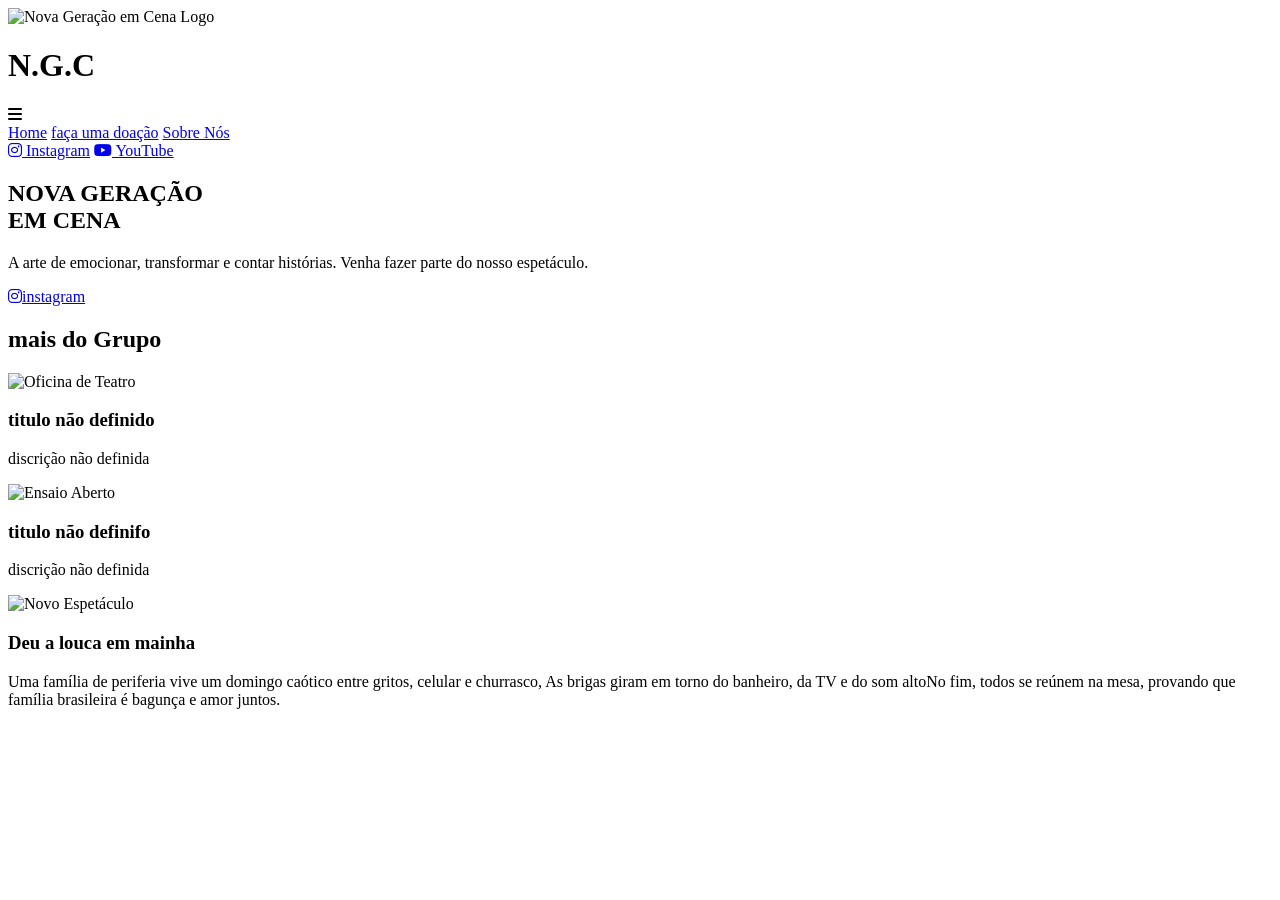
==== index.html @ 0d3e364e "Add files via upload" ====
<!DOCTYPE html>
<html lang="pt-BR">
<head>
    <meta charset="UTF-8">
    <meta name="viewport" content="width=device-width, initial-scale=1.0">
    <title>Nova Geração em Cena | Teatro</title>
    <!-- Fontes do Google -->
    <link href="https://fonts.googleapis.com/css2?family=Montserrat:wght@300;400;600&family=Playfair+Display:ital,wght@0,700;1,700&display=swap" rel="stylesheet">
    <!-- Ícones (FontAwesome) -->
    <link rel="stylesheet" href="https://cdnjs.cloudflare.com/ajax/libs/font-awesome/6.0.0/css/all.min.css">
    <link rel="stylesheet" href="css/style.css">
</head>
<body>

    <!-- HEADER -->
    <header>
        <div class="nav-container">
            <div class="logo">
                <!-- Substitua pela sua imagem da logo -->
                <img src="css/img/soon.png" alt="Nova Geração em Cena Logo">
                <div class="logo-texto">
                    <h1>N.G.C</h1>
                </div>
           </div>
            
            <div class="menu-toggle"><i class="fas fa-bars"></i></div>

            <nav class="nav-links">
                <a href="index.html" class="active">Home</a>
                <a href="doacao.html">faça uma doação</a>
                <a href="sobre/sobre.html">Sobre Nós</a>
            </nav>

            <div class="social-header">
                <a href="https://instagram.com" target="_blank" class="btn-social"><i class="fab fa-instagram"></i> Instagram</a>
                <a href="https://youtube.com" target="_blank" class="btn-social"><i class="fab fa-youtube"></i> YouTube</a>
            </div>
        </div>
    </header>

    <!-- HERO SECTION -->
    <section class="hero">
        <div class="hero-content">
            <h1>NOVA GERAÇÃO <br><span>EM CENA</span></h1>
            <p>A arte de emocionar, transformar e contar histórias. Venha fazer parte do nosso espetáculo.</p>
            <a href="https://www.instagram.com/novageracao.encena?rpxt=MTEwY3NlcHQ5cWxocQ==" class="btn-principal"><i class="fab fa-instagram"></i>instagram</a>
        </div>
    </section>

    <!-- SEÇÃO DE POSTS / NOTÍCIAS -->
    <section class="section-container">
        <h2 class="section-title">mais do Grupo</h2>
        
        <div class="grid-posts">
   
            <article class="post-card">
                <img src="css/img/post_2.png" alt="Oficina de Teatro" class="post-img">
                <div class="post-info">
                    <h3>titulo não definido</h3>
                    <p>discrição não definida</p>  
                </div>
            </article>
            
            <article class="post-card">
                <img src="css/img/soon_2.png" alt="Ensaio Aberto" class="post-img">
                <div class="post-info">
                    <h3>titulo não definifo</h3>
                    <p>discrição não definida</p>
                </div>
            </article>

            <article class="post-card">
                <img src="css/img/background.png" alt="Novo Espetáculo" class="post-img">
                <div class="post-info">
                    <h3>Deu a louca em mainha</h3>
                    <p>Uma família de periferia vive um domingo caótico entre gritos, celular e churrasco, As brigas giram em torno do banheiro, da TV e do som altoNo fim, todos se reúnem na mesa, provando que família brasileira é bagunça e amor juntos.</p>
                </div>
            </article>

        </div>
    </section>

    <script src="script.js"></script>
</body>
</html>
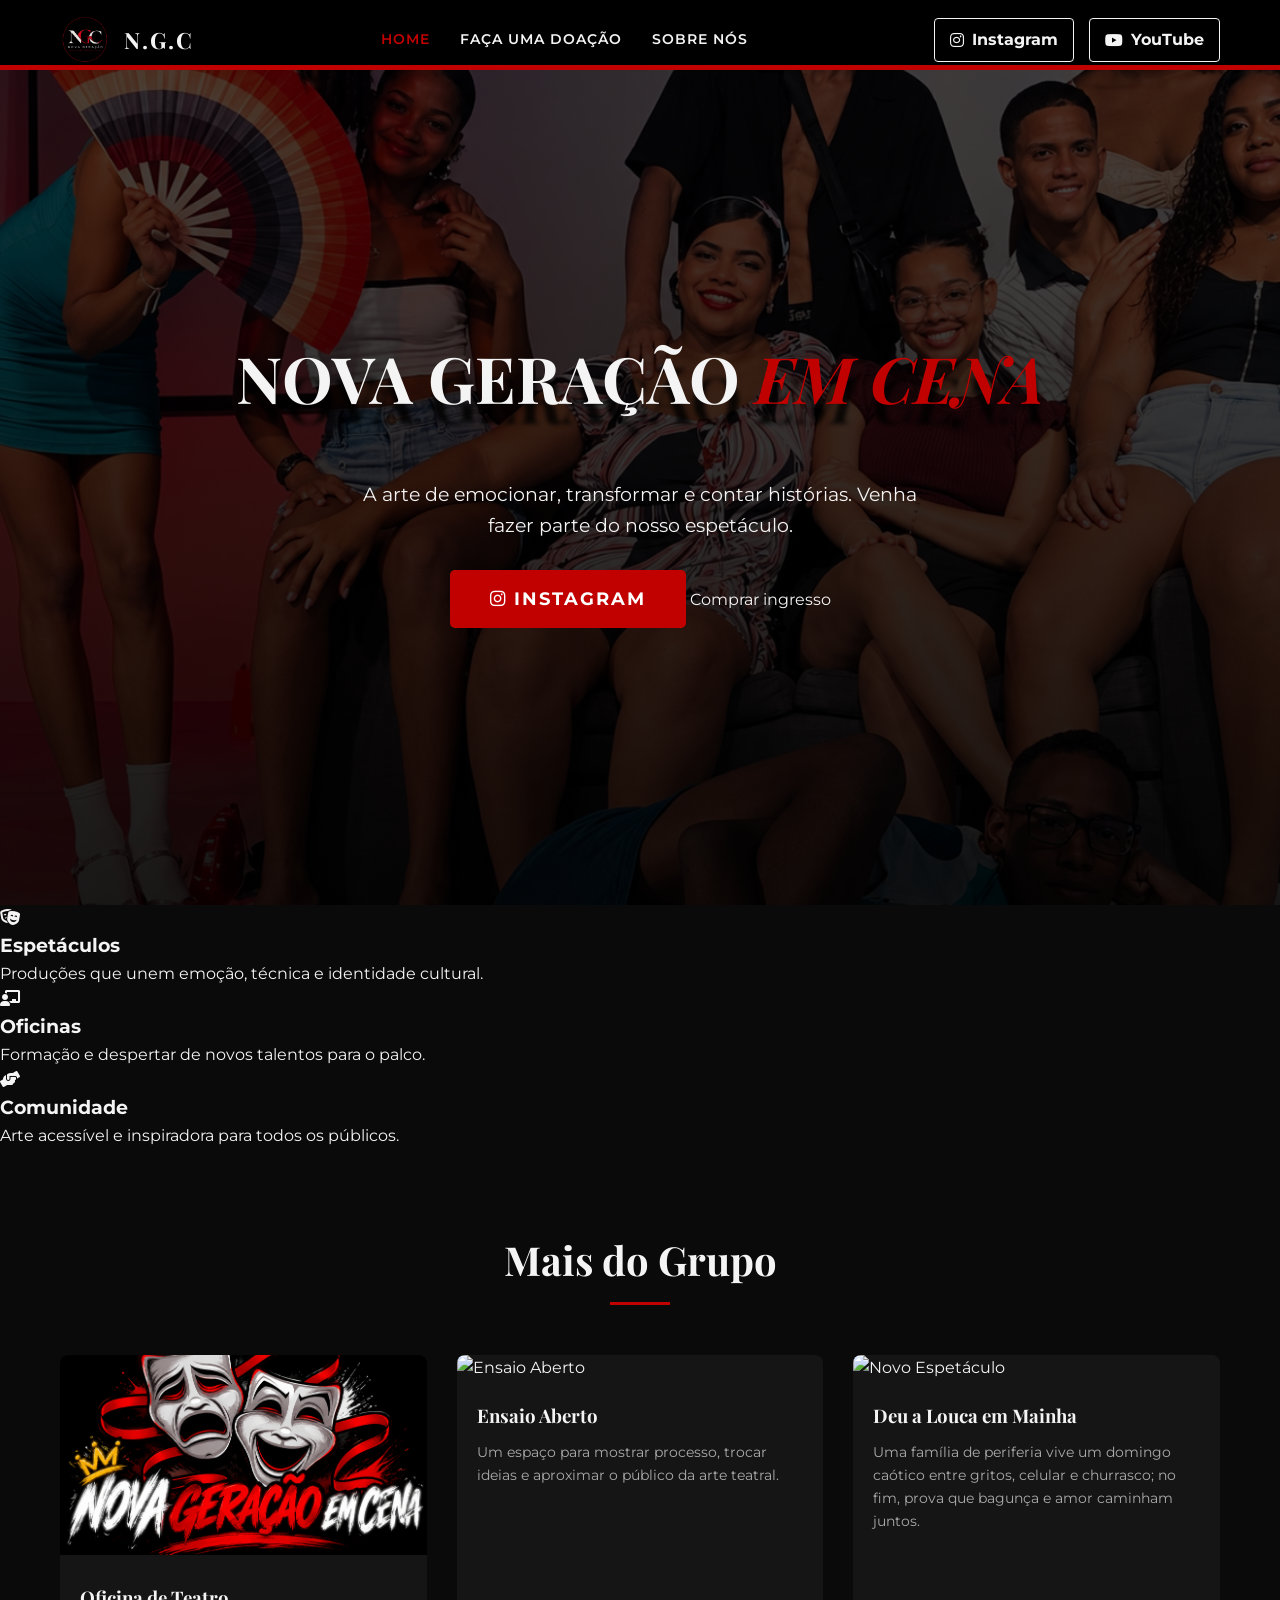
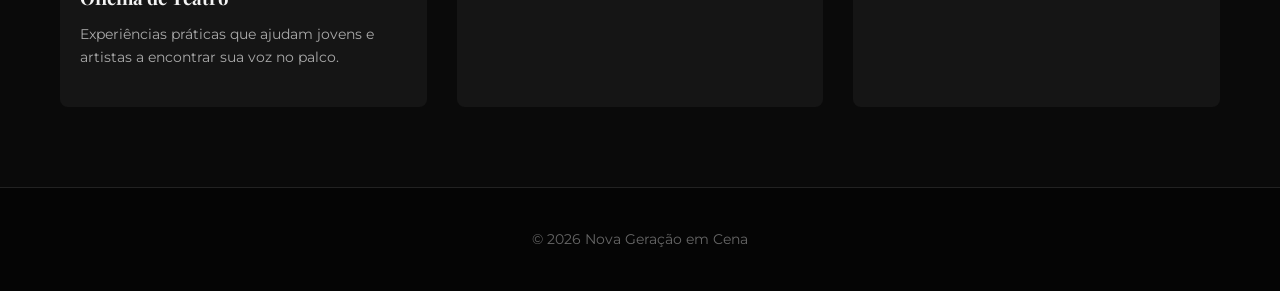
==== commit 9a59241a: "Add files via upload" ====
--- a/index.html
+++ b/index.html
@@ -4,81 +4,99 @@
     <meta charset="UTF-8">
     <meta name="viewport" content="width=device-width, initial-scale=1.0">
     <title>Nova Geração em Cena | Teatro</title>
-    <!-- Fontes do Google -->
-    <link href="https://fonts.googleapis.com/css2?family=Montserrat:wght@300;400;600&family=Playfair+Display:ital,wght@0,700;1,700&display=swap" rel="stylesheet">
-    <!-- Ícones (FontAwesome) -->
+    <link href="https://fonts.googleapis.com/css2?family=Montserrat:wght@300;400;600;700;800&family=Playfair+Display:ital,wght@0,700;1,700&display=swap" rel="stylesheet">
     <link rel="stylesheet" href="https://cdnjs.cloudflare.com/ajax/libs/font-awesome/6.0.0/css/all.min.css">
     <link rel="stylesheet" href="css/style.css">
 </head>
 <body>
-
-    <!-- HEADER -->
     <header>
         <div class="nav-container">
             <div class="logo">
-                <!-- Substitua pela sua imagem da logo -->
                 <img src="css/img/soon.png" alt="Nova Geração em Cena Logo">
                 <div class="logo-texto">
                     <h1>N.G.C</h1>
                 </div>
-           </div>
-            
-            <div class="menu-toggle"><i class="fas fa-bars"></i></div>
+            </div>
 
-            <nav class="nav-links">
+            <button class="menu-toggle" aria-label="Abrir menu" type="button">
+                <i class="fas fa-bars"></i>
+            </button>
+
+            <nav class="nav-links" aria-label="Menu principal">
                 <a href="index.html" class="active">Home</a>
-                <a href="doacao.html">faça uma doação</a>
+                <a href="doacao.html">Faça uma doação</a>
                 <a href="sobre/sobre.html">Sobre Nós</a>
             </nav>
 
             <div class="social-header">
-                <a href="https://instagram.com" target="_blank" class="btn-social"><i class="fab fa-instagram"></i> Instagram</a>
-                <a href="https://youtube.com" target="_blank" class="btn-social"><i class="fab fa-youtube"></i> YouTube</a>
+                <a href="https://instagram.com" target="_blank" rel="noreferrer" class="btn-social"><i class="fab fa-instagram"></i> Instagram</a>
+                <a href="https://youtube.com" target="_blank" rel="noreferrer" class="btn-social"><i class="fab fa-youtube"></i> YouTube</a>
             </div>
         </div>
     </header>
 
-    <!-- HERO SECTION -->
     <section class="hero">
         <div class="hero-content">
-            <h1>NOVA GERAÇÃO <br><span>EM CENA</span></h1>
+            <h1>NOVA GERAÇÃO <span>EM CENA</span></h1>
             <p>A arte de emocionar, transformar e contar histórias. Venha fazer parte do nosso espetáculo.</p>
-            <a href="https://www.instagram.com/novageracao.encena?rpxt=MTEwY3NlcHQ5cWxocQ==" class="btn-principal"><i class="fab fa-instagram"></i>instagram</a>
+            <div class="hero-actions">
+                <a href="https://www.instagram.com/novageracao.encena?rpxt=MTEwY3NlcHQ5cWxocQ==" class="btn-principal" target="_blank" rel="noreferrer"><i class="fab fa-instagram"></i> Instagram</a>
+                <a href="compra.html" class="btn-secundario">Comprar ingresso</a>
+            </div>
         </div>
     </section>
 
-    <!-- SEÇÃO DE POSTS / NOTÍCIAS -->
+    <section class="feature-strip">
+        <article class="feature-item reveal">
+            <i class="fas fa-theater-masks"></i>
+            <h3>Espetáculos</h3>
+            <p>Produções que unem emoção, técnica e identidade cultural.</p>
+        </article>
+        <article class="feature-item reveal">
+            <i class="fas fa-chalkboard-teacher"></i>
+            <h3>Oficinas</h3>
+            <p>Formação e despertar de novos talentos para o palco.</p>
+        </article>
+        <article class="feature-item reveal">
+            <i class="fas fa-hands-helping"></i>
+            <h3>Comunidade</h3>
+            <p>Arte acessível e inspiradora para todos os públicos.</p>
+        </article>
+    </section>
+
     <section class="section-container">
-        <h2 class="section-title">mais do Grupo</h2>
-        
+        <h2 class="section-title">Mais do Grupo</h2>
+
         <div class="grid-posts">
-   
-            <article class="post-card">
+            <article class="post-card reveal">
                 <img src="css/img/post_2.png" alt="Oficina de Teatro" class="post-img">
                 <div class="post-info">
-                    <h3>titulo não definido</h3>
-                    <p>discrição não definida</p>  
-                </div>
-            </article>
-            
-            <article class="post-card">
-                <img src="css/img/soon_2.png" alt="Ensaio Aberto" class="post-img">
-                <div class="post-info">
-                    <h3>titulo não definifo</h3>
-                    <p>discrição não definida</p>
+                    <h3>Oficina de Teatro</h3>
+                    <p>Experiências práticas que ajudam jovens e artistas a encontrar sua voz no palco.</p>
                 </div>
             </article>
 
-            <article class="post-card">
-                <img src="css/img/background.png" alt="Novo Espetáculo" class="post-img">
+            <article class="post-card reveal">
+                <img src="css/img/post_3.png" alt="Ensaio Aberto" class="post-img">
                 <div class="post-info">
-                    <h3>Deu a louca em mainha</h3>
-                    <p>Uma família de periferia vive um domingo caótico entre gritos, celular e churrasco, As brigas giram em torno do banheiro, da TV e do som altoNo fim, todos se reúnem na mesa, provando que família brasileira é bagunça e amor juntos.</p>
+                    <h3>Ensaio Aberto</h3>
+                    <p>Um espaço para mostrar processo, trocar ideias e aproximar o público da arte teatral.</p>
                 </div>
             </article>
 
+            <article class="post-card reveal">
+                <img src="css/img/post_4.png" alt="Novo Espetáculo" class="post-img">
+                <div class="post-info">
+                    <h3>Deu a Louca em Mainha</h3>
+                    <p>Uma família de periferia vive um domingo caótico entre gritos, celular e churrasco; no fim, prova que bagunça e amor caminham juntos.</p>
+                </div>
+            </article>
         </div>
     </section>
+
+    <footer>
+        <p>© <span id="year"></span> Nova Geração em Cena</p>
+    </footer>
 
     <script src="script.js"></script>
 </body>
--- a/css/style.css
+++ b/css/style.css
@@ -0,0 +1,271 @@
+:root {
+    --cor-fundo: #0a0a0a;
+    --cor-texto: #f4f4f4;
+    --cor-primaria: #c10000; /* Vermelho Teatral */
+    --cor-destaque: #d4af37; /* Dourado da Coroa */
+    --fonte-titulo: 'Playfair Display', serif;
+    --fonte-texto: 'Montserrat', sans-serif;
+}
+
+* {
+    margin: 0;
+    padding: 0;
+    box-sizing: border-box;
+}
+
+body {
+    background-color: var(--cor-fundo);
+    color: var(--cor-texto);
+    font-family: var(--fonte-texto);
+    line-height: 1.6;
+    overflow-x: hidden;
+}
+
+a { text-decoration: none; color: inherit; }
+ul { list-style: none; }
+
+/* =========================================
+   HEADER E NAVEGAÇÃO
+   ========================================= */
+header {
+    background-color: black;
+    position: fixed;
+    height: 70px;
+    width: 100%;
+    top: 0;
+    z-index: 1000;
+    border-bottom: 5px solid var(--cor-primaria);
+}
+
+.nav-container {
+    display: flex;
+    justify-content: space-between;
+    align-items: center;
+    max-width: 1200px;
+    margin: 0 auto;
+    padding: 15px 20px;
+}
+
+/* Alinha a imagem e o texto lado a lado */
+.logo {
+    display: flex;
+    align-items: center; /* Centraliza verticalmente */
+    gap: 14px; /* Espaço entre a imagem e o texto */
+}
+
+/* Ajusta a imagem para não ficar gigante */
+.logo img {
+    height: 50px; /* Ajuste conforme o tamanho da sua logo */
+    width: auto;
+}
+
+/* Estilo do texto ao lado da logo */
+.logo-texto {
+    display: flex;
+    justify-content: center;
+    line-height: 1; /* Deixa as linhas mais juntas */
+}
+
+.logo-texto h1 {
+    font-family: var(--fonte-titulo); /* Fonte Playfair Display (Serifada) */
+    font-size: 1.4rem;
+    color: var(--cor-texto); /* Branco */
+    letter-spacing: 2px;
+    margin: 0;
+    font-weight: 700;
+}
+
+.logo-texto span {
+    font-family: var(--fonte-texto); /* Fonte Montserrat (Sans-serif) */
+    font-size: 0.8rem;
+    color: var(--cor-primaria); /* Vermelho teatral */
+    letter-spacing: 6px; /* Espaçamento maior para dar elegância */
+    font-weight: 600;
+    margin-top: 2px;
+}
+
+.nav-links {
+    display: flex;
+    gap: 30px;
+}
+
+.nav-links a {
+    font-weight: 600;
+    text-transform: uppercase;
+    letter-spacing: 1px;
+    font-size: 0.9rem;
+    transition: color 0.3s ease;
+}
+
+.nav-links a:hover, .nav-links a.active {
+    color: var(--cor-primaria);
+}
+
+/* Botões Redes Sociais no Header */
+.social-header {
+    display: flex;
+    gap: 15px;
+}
+
+.btn-social {
+    background: transparent;
+    border: 1px solid var(--cor-texto);
+    color: var(--cor-texto);
+    padding: 8px 15px;
+    border-radius: 4px;
+    font-weight: bold;
+    transition: all 0.3s ease;
+    display: flex;
+    align-items: center;
+    gap: 8px;
+}
+
+.btn-social:hover {
+    background: var(--cor-primaria);
+    border-color: var(--cor-primaria);
+    transform: translateY(-3px);
+}
+
+.menu-toggle { display: none; cursor: pointer; font-size: 1.5rem; }
+
+/* =========================================
+   HERO SECTION (Destaque Principal)
+   ========================================= */
+.hero {
+    height: 95vh;
+    background: linear-gradient(rgba(0,0,0,0.7), rgba(0,0,0,0.9)), url('img/background.png') center/cover no-repeat;
+    display: flex;
+    align-items: center;
+    justify-content: center;
+    text-align: center;
+    padding: 0 1px;
+    margin-top: 50px;
+}
+
+.hero-content h1 {
+    font-family: var(--fonte-titulo);
+    font-size: 4rem;
+    margin-bottom: 50px;
+    text-shadow: 2px 20px 4px rgba(0,0,0,0.8);
+}
+
+.hero-content h1 span { color: var(--cor-primaria); font-style: italic; }
+
+.hero-content p {
+    font-size: 1.2rem;
+    margin-bottom: 30px;
+    max-width: 600px;
+    margin-inline: auto;
+}
+
+.btn-principal {
+    background-color: var(--cor-primaria);
+    color: white;
+    padding: 15px 40px;
+    font-size: 1.1rem;
+    font-weight: bold;
+    border: none;
+    border-radius: 5px;
+    cursor: pointer;
+    text-transform: uppercase;
+    letter-spacing: 2px;
+    transition: background 0.3s, transform 0.3s;
+    display: inline-block;
+}
+
+.btn-principal:hover {
+    background-color: #a00000;
+    transform: scale(1.05);
+}
+
+/* =========================================
+   SEÇÃO DE POSTS / NOTÍCIAS
+   ========================================= */
+.section-container {
+    max-width: 1200px;
+    margin: 80px auto;
+    padding: 0 20px;
+}
+
+.section-title {
+    font-family: var(--fonte-titulo);
+    font-size: 2.5rem;
+    text-align: center;
+    margin-bottom: 50px;
+    position: relative;
+}
+
+.section-title::after {
+    content: '';
+    display: block;
+    width: 60px;
+    height: 3px;
+    background-color: var(--cor-primaria);
+    margin: 10px auto 0;
+}
+
+.grid-posts {
+    display: grid;
+    grid-template-columns: repeat(auto-fit, minmax(300px, 1fr));
+    gap: 30px;
+}
+
+.post-card {
+    background: #151515;
+    border-radius: 8px;
+    overflow: hidden;
+    transition: transform 0.3s;
+    border-bottom: 3px solid transparent;
+}
+
+.post-card:hover {
+    transform: translateY(-10px);
+    border-bottom-color: var(--cor-primaria);
+}
+
+.post-img {
+    width: 100%;
+    height: 200px;
+    object-fit: cover;
+}
+
+.post-info { padding: 20px; }
+.post-info h3 { margin-bottom: 10px; font-family: var(--fonte-titulo); }
+.post-info p { color: #aaa; font-size: 0.9rem; margin-bottom: 15px; }
+.post-info a { color: var(--cor-primaria); font-weight: bold; }
+
+/* =========================================
+   FOOTER
+   ========================================= */
+footer {
+    background-color: #050505;
+    text-align: center;
+    padding: 40px 20px;
+    border-top: 1px solid #222;
+    margin-top: 50px;
+}
+
+footer p { color: #666; font-size: 0.9rem; }
+
+/* =========================================
+   RESPONSIVIDADE (MOBILE)
+   ========================================= */
+@media (max-width: 768px) {
+    .nav-links {
+        display: none;
+        flex-direction: column;
+        position: absolute;
+        top: 80px;
+        left: 0;
+        width: 100%;
+        background-color: #0a0a0a;
+        padding: 20px;
+        border-bottom: 2px solid var(--cor-primaria);
+    }
+
+    .nav-links.active { display: flex; }
+    .menu-toggle { display: block; }
+    .hero-content h1 { font-size: 2.5rem; }
+    
+    .social-header { display: none; } /* Em mobile, pode esconder ou colocar no menu */
+}
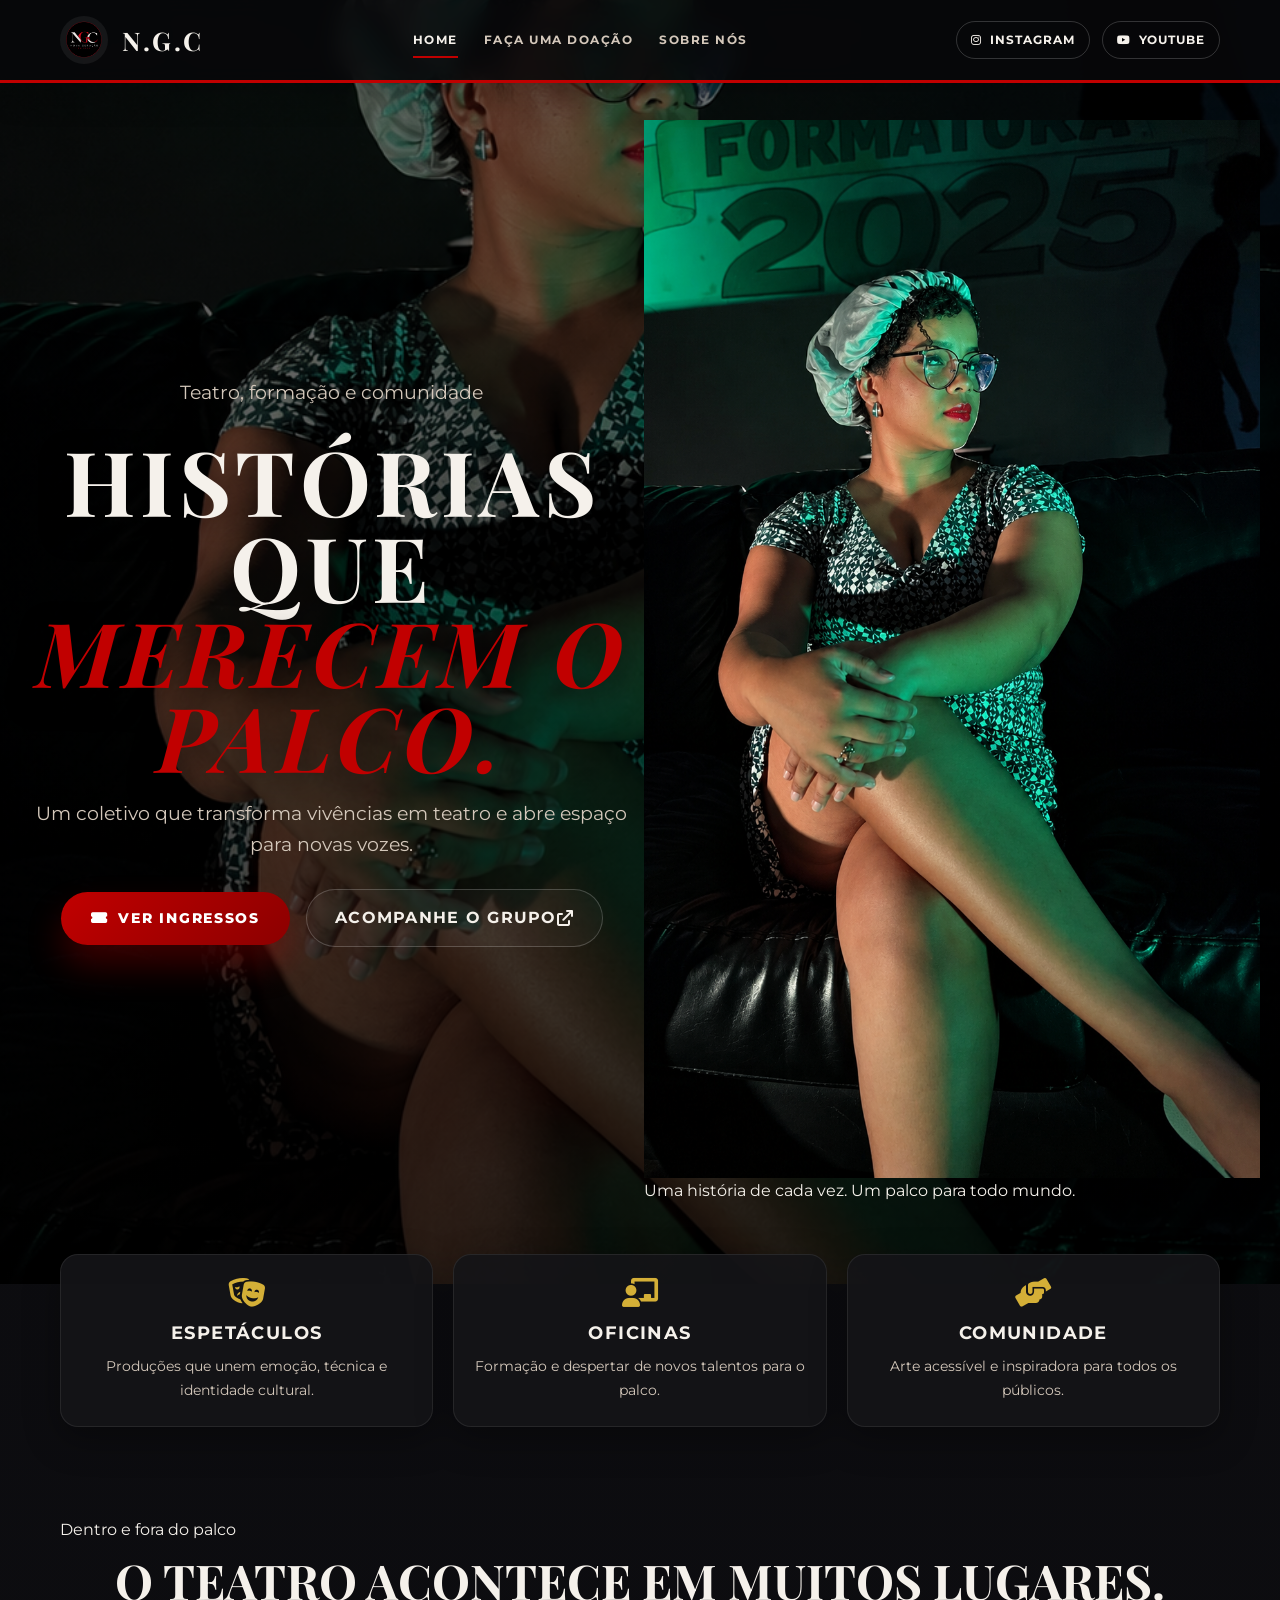
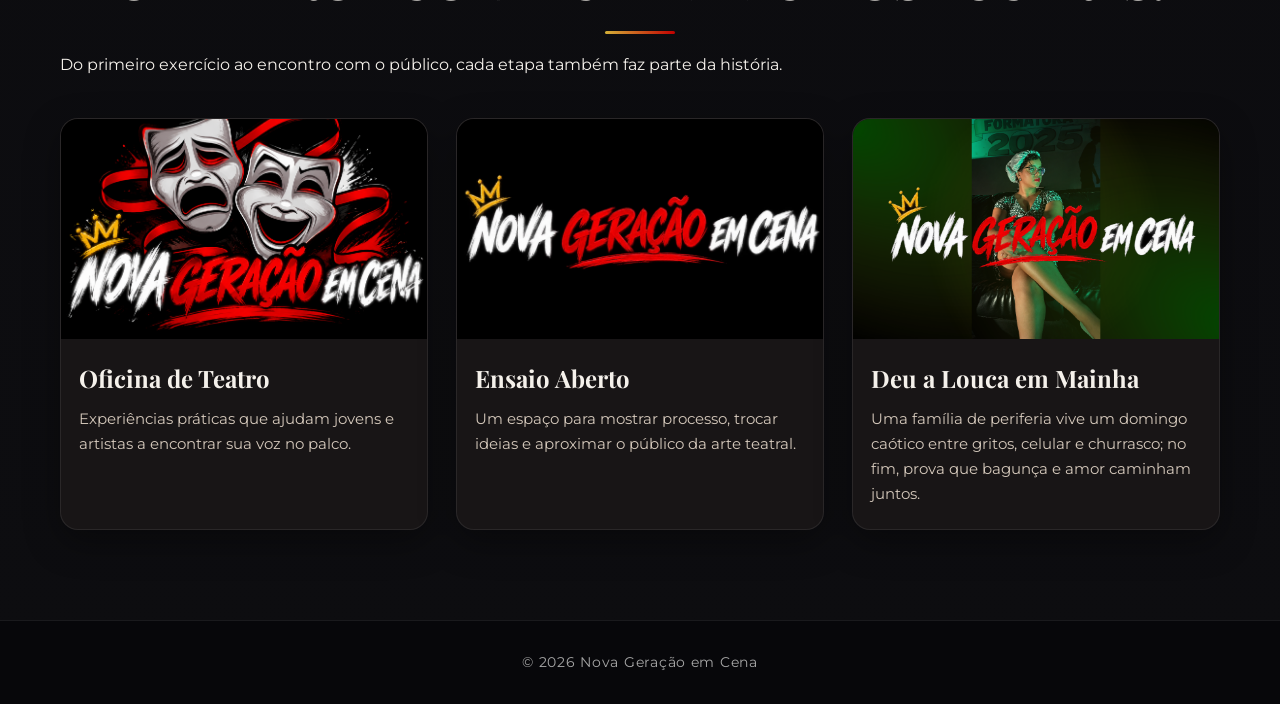
==== commit 622a5b37: "Add files via upload" ====
--- a/index.html
+++ b/index.html
@@ -3,12 +3,14 @@
 <head>
     <meta charset="UTF-8">
     <meta name="viewport" content="width=device-width, initial-scale=1.0">
+    <meta name="description" content="Conheça a Nova Geração em Cena: teatro, oficinas e histórias que aproximam pessoas.">
+    <meta name="theme-color" content="#11100f">
     <title>Nova Geração em Cena | Teatro</title>
     <link href="https://fonts.googleapis.com/css2?family=Montserrat:wght@300;400;600;700;800&family=Playfair+Display:ital,wght@0,700;1,700&display=swap" rel="stylesheet">
     <link rel="stylesheet" href="https://cdnjs.cloudflare.com/ajax/libs/font-awesome/6.0.0/css/all.min.css">
     <link rel="stylesheet" href="css/style.css">
 </head>
-<body>
+<body class="home-page">
     <header>
         <div class="nav-container">
             <div class="logo">
@@ -35,18 +37,23 @@
         </div>
     </header>
 
-    <section class="hero">
+    <section class="hero" id="inicio">
         <div class="hero-content">
-            <h1>NOVA GERAÇÃO <span>EM CENA</span></h1>
-            <p>A arte de emocionar, transformar e contar histórias. Venha fazer parte do nosso espetáculo.</p>
+            <p class="hero-kicker"><span></span> Teatro, formação e comunidade</p>
+            <h1>Histórias que <span>merecem o palco.</span></h1>
+            <p>Um coletivo que transforma vivências em teatro e abre espaço para novas vozes.</p>
             <div class="hero-actions">
-                <a href="https://www.instagram.com/novageracao.encena?rpxt=MTEwY3NlcHQ5cWxocQ==" class="btn-principal" target="_blank" rel="noreferrer"><i class="fab fa-instagram"></i> Instagram</a>
-                <a href="compra.html" class="btn-secundario">Comprar ingresso</a>
+                <a href="compra.html" class="btn-principal"><i class="fas fa-ticket-alt" aria-hidden="true"></i> Ver ingressos</a>
+                <a href="https://www.instagram.com/novageracao.encena?rpxt=MTEwY3NlcHQ5cWxocQ==" class="btn-secundario" target="_blank" rel="noreferrer">Acompanhe o grupo <i class="fas fa-arrow-up-right-from-square" aria-hidden="true"></i></a>
             </div>
         </div>
+        <figure class="hero-visual">
+            <img src="css/img/background.png" alt="Integrante da Nova Geração em Cena durante uma apresentação">
+            <figcaption>Uma história de cada vez. Um palco para todo mundo.</figcaption>
+        </figure>
     </section>
 
-    <section class="feature-strip">
+    <section class="feature-strip" aria-label="O que fazemos">
         <article class="feature-item reveal">
             <i class="fas fa-theater-masks"></i>
             <h3>Espetáculos</h3>
@@ -64,8 +71,12 @@
         </article>
     </section>
 
-    <section class="section-container">
-        <h2 class="section-title">Mais do Grupo</h2>
+    <section class="section-container" id="universo">
+        <div class="section-heading">
+            <p class="section-eyebrow">Dentro e fora do palco</p>
+            <h2 class="section-title">O teatro acontece em muitos lugares.</h2>
+            <p class="section-intro">Do primeiro exercício ao encontro com o público, cada etapa também faz parte da história.</p>
+        </div>
 
         <div class="grid-posts">
             <article class="post-card reveal">
--- a/css/style.css
+++ b/css/style.css
@@ -1,8 +1,14 @@
 :root {
-    --cor-fundo: #0a0a0a;
-    --cor-texto: #f4f4f4;
-    --cor-primaria: #c10000; /* Vermelho Teatral */
-    --cor-destaque: #d4af37; /* Dourado da Coroa */
+    --cor-fundo: #0b0b0f;
+    --cor-fundo-2: #17151a;
+    --cor-texto: #f5f1eb;
+    --cor-texto-suave: #d4c8bb;
+    --cor-primaria: #c10000;
+    --cor-primaria-escura: #8c0000;
+    --cor-destaque: #d4af37;
+    --cor-card: rgba(20, 20, 24, 0.9);
+    --cor-borda: rgba(255, 255, 255, 0.08);
+    --sombra: 0 12px 35px rgba(0, 0, 0, 0.35);
     --fonte-titulo: 'Playfair Display', serif;
     --fonte-texto: 'Montserrat', sans-serif;
 }
@@ -13,259 +19,1031 @@
     box-sizing: border-box;
 }
 
+html {
+    scroll-behavior: smooth;
+}
+
 body {
-    background-color: var(--cor-fundo);
+    background:
+        radial-gradient(circle at top, rgba(193, 0, 0, 0.18), transparent 30%),
+        linear-gradient(180deg, var(--cor-fundo) 0%, #0d0d10 100%);
     color: var(--cor-texto);
     font-family: var(--fonte-texto);
     line-height: 1.6;
     overflow-x: hidden;
 }
 
-a { text-decoration: none; color: inherit; }
-ul { list-style: none; }
-
-/* =========================================
-   HEADER E NAVEGAÇÃO
-   ========================================= */
+a {
+    text-decoration: none;
+    color: inherit;
+}
+
+img {
+    max-width: 100%;
+    display: block;
+}
+
+ul {
+    list-style: none;
+}
+
+button, input, textarea, select {
+    font: inherit;
+}
+
 header {
-    background-color: black;
     position: fixed;
-    height: 70px;
-    width: 100%;
-    top: 0;
+    inset: 0 0 auto 0;
     z-index: 1000;
-    border-bottom: 5px solid var(--cor-primaria);
+    background: rgba(8, 8, 10, 0.85);
+    backdrop-filter: blur(10px);
+    border-bottom: 3px solid var(--cor-primaria);
+    box-shadow: 0 10px 35px rgba(0, 0, 0, 0.18);
 }
 
 .nav-container {
-    display: flex;
-    justify-content: space-between;
-    align-items: center;
     max-width: 1200px;
     margin: 0 auto;
-    padding: 15px 20px;
-}
-
-/* Alinha a imagem e o texto lado a lado */
+    padding: 16px 20px;
+    display: flex;
+    justify-content: space-between;
+    align-items: center;
+    gap: 20px;
+}
+
 .logo {
     display: flex;
-    align-items: center; /* Centraliza verticalmente */
-    gap: 14px; /* Espaço entre a imagem e o texto */
-}
-
-/* Ajusta a imagem para não ficar gigante */
+    align-items: center;
+    gap: 14px;
+    min-width: 0;
+}
+
 .logo img {
-    height: 50px; /* Ajuste conforme o tamanho da sua logo */
-    width: auto;
-}
-
-/* Estilo do texto ao lado da logo */
-.logo-texto {
-    display: flex;
+    width: 48px;
+    height: 48px;
+    object-fit: contain;
+    border-radius: 50%;
+    background: rgba(255, 255, 255, 0.06);
+    padding: 4px;
+}
+
+.logo-texto h1 {
+    font-family: var(--fonte-titulo);
+    font-size: clamp(1.2rem, 2vw, 1.7rem);
+    letter-spacing: 0.1em;
+    margin: 0;
+    color: var(--cor-texto);
+}
+
+.nav-links {
+    display: flex;
+    align-items: center;
     justify-content: center;
-    line-height: 1; /* Deixa as linhas mais juntas */
-}
-
-.logo-texto h1 {
-    font-family: var(--fonte-titulo); /* Fonte Playfair Display (Serifada) */
-    font-size: 1.4rem;
-    color: var(--cor-texto); /* Branco */
-    letter-spacing: 2px;
-    margin: 0;
+    gap: 26px;
+    flex: 1;
+}
+
+.nav-links a {
+    position: relative;
+    font-size: 0.78rem;
     font-weight: 700;
-}
-
-.logo-texto span {
-    font-family: var(--fonte-texto); /* Fonte Montserrat (Sans-serif) */
-    font-size: 0.8rem;
-    color: var(--cor-primaria); /* Vermelho teatral */
-    letter-spacing: 6px; /* Espaçamento maior para dar elegância */
-    font-weight: 600;
-    margin-top: 2px;
-}
-
-.nav-links {
-    display: flex;
-    gap: 30px;
-}
-
-.nav-links a {
-    font-weight: 600;
+    letter-spacing: 0.12em;
     text-transform: uppercase;
-    letter-spacing: 1px;
-    font-size: 0.9rem;
-    transition: color 0.3s ease;
-}
-
-.nav-links a:hover, .nav-links a.active {
-    color: var(--cor-primaria);
-}
-
-/* Botões Redes Sociais no Header */
+    color: var(--cor-texto-suave);
+    transition: color 0.25s ease;
+}
+
+.nav-links a::after {
+    content: '';
+    position: absolute;
+    left: 0;
+    bottom: -8px;
+    width: 100%;
+    height: 2px;
+    transform: scaleX(0);
+    transform-origin: left;
+    background: var(--cor-primaria);
+    transition: transform 0.25s ease;
+}
+
+.nav-links a:hover,
+.nav-links a.active {
+    color: var(--cor-texto);
+}
+
+.nav-links a:hover::after,
+.nav-links a.active::after {
+    transform: scaleX(1);
+}
+
 .social-header {
     display: flex;
-    gap: 15px;
+    align-items: center;
+    gap: 12px;
+    flex-wrap: wrap;
 }
 
 .btn-social {
-    background: transparent;
-    border: 1px solid var(--cor-texto);
+    display: inline-flex;
+    align-items: center;
+    justify-content: center;
+    gap: 8px;
+    padding: 9px 14px;
+    border: 1px solid rgba(255, 255, 255, 0.18);
+    border-radius: 999px;
     color: var(--cor-texto);
-    padding: 8px 15px;
-    border-radius: 4px;
-    font-weight: bold;
+    font-size: 0.72rem;
+    font-weight: 700;
+    text-transform: uppercase;
+    letter-spacing: 0.08em;
     transition: all 0.3s ease;
-    display: flex;
-    align-items: center;
-    gap: 8px;
 }
 
 .btn-social:hover {
     background: var(--cor-primaria);
     border-color: var(--cor-primaria);
-    transform: translateY(-3px);
-}
-
-.menu-toggle { display: none; cursor: pointer; font-size: 1.5rem; }
-
-/* =========================================
-   HERO SECTION (Destaque Principal)
-   ========================================= */
+    transform: translateY(-2px);
+    box-shadow: var(--sombra);
+}
+
+.menu-toggle {
+    display: none;
+    align-items: center;
+    justify-content: center;
+    width: 46px;
+    height: 46px;
+    border-radius: 12px;
+    border: 1px solid rgba(255, 255, 255, 0.12);
+    background: rgba(255, 255, 255, 0.02);
+    color: var(--cor-texto);
+    cursor: pointer;
+    font-size: 1.2rem;
+}
+
 .hero {
-    height: 95vh;
-    background: linear-gradient(rgba(0,0,0,0.7), rgba(0,0,0,0.9)), url('img/background.png') center/cover no-repeat;
+    min-height: 100vh;
     display: flex;
     align-items: center;
     justify-content: center;
+    padding: 120px 20px 80px;
+    background:
+        linear-gradient(rgba(0, 0, 0, 0.52), rgba(0, 0, 0, 0.82)),
+        url('img/background.png') center/cover no-repeat;
+}
+
+.hero-content {
+    max-width: 760px;
     text-align: center;
-    padding: 0 1px;
-    margin-top: 50px;
+    animation: fadeUp 0.8s ease both;
 }
 
 .hero-content h1 {
+    font-size: clamp(2.8rem, 7vw, 6rem);
+    line-height: 0.95;
+    margin-bottom: 20px;
     font-family: var(--fonte-titulo);
-    font-size: 4rem;
-    margin-bottom: 50px;
-    text-shadow: 2px 20px 4px rgba(0,0,0,0.8);
-}
-
-.hero-content h1 span { color: var(--cor-primaria); font-style: italic; }
+    letter-spacing: 0.05em;
+    text-transform: uppercase;
+    text-shadow: 0 10px 30px rgba(0, 0, 0, 0.5);
+}
+
+.hero-content h1 span {
+    display: block;
+    color: var(--cor-primaria);
+    font-style: italic;
+}
 
 .hero-content p {
-    font-size: 1.2rem;
-    margin-bottom: 30px;
-    max-width: 600px;
-    margin-inline: auto;
+    max-width: 620px;
+    margin: 0 auto 30px;
+    font-size: clamp(1rem, 2vw, 1.2rem);
+    color: var(--cor-texto-suave);
+}
+
+.hero-actions {
+    display: flex;
+    align-items: center;
+    justify-content: center;
+    gap: 16px;
+    flex-wrap: wrap;
 }
 
 .btn-principal {
-    background-color: var(--cor-primaria);
+    display: inline-flex;
+    align-items: center;
+    justify-content: center;
+    gap: 10px;
+    background: linear-gradient(135deg, var(--cor-primaria), var(--cor-primaria-escura));
     color: white;
-    padding: 15px 40px;
+    padding: 15px 30px;
+    border-radius: 999px;
+    font-size: 0.9rem;
+    font-weight: 800;
+    letter-spacing: 0.12em;
+    text-transform: uppercase;
+    box-shadow: 0 20px 35px rgba(193, 0, 0, 0.3);
+    transition: transform 0.25s ease, box-shadow 0.25s ease;
+}
+
+.btn-principal:hover {
+    transform: translateY(-3px) scale(1.01);
+    box-shadow: 0 24px 40px rgba(193, 0, 0, 0.4);
+}
+
+.btn-secundario {
+    display: inline-flex;
+    align-items: center;
+    justify-content: center;
+    padding: 15px 28px;
+    border-radius: 999px;
+    border: 1px solid rgba(255, 255, 255, 0.2);
+    color: var(--cor-texto);
+    background: rgba(255, 255, 255, 0.03);
+    font-weight: 700;
+    letter-spacing: 0.08em;
+    text-transform: uppercase;
+}
+
+.feature-strip {
+    max-width: 1200px;
+    margin: -30px auto 0;
+    padding: 0 20px;
+    display: grid;
+    grid-template-columns: repeat(3, minmax(0, 1fr));
+    gap: 20px;
+}
+
+.feature-item {
+    background: var(--cor-card);
+    border: 1px solid var(--cor-borda);
+    border-radius: 18px;
+    padding: 24px 20px;
+    box-shadow: var(--sombra);
+    text-align: center;
+    transition: transform 0.25s ease, border-color 0.25s ease;
+}
+
+.feature-item:hover {
+    transform: translateY(-6px);
+    border-color: rgba(193, 0, 0, 0.6);
+}
+
+.feature-item i {
+    font-size: 1.8rem;
+    color: var(--cor-destaque);
+    margin-bottom: 12px;
+}
+
+.feature-item h3 {
     font-size: 1.1rem;
-    font-weight: bold;
-    border: none;
-    border-radius: 5px;
-    cursor: pointer;
+    margin-bottom: 8px;
     text-transform: uppercase;
-    letter-spacing: 2px;
-    transition: background 0.3s, transform 0.3s;
-    display: inline-block;
-}
-
-.btn-principal:hover {
-    background-color: #a00000;
-    transform: scale(1.05);
-}
-
-/* =========================================
-   SEÇÃO DE POSTS / NOTÍCIAS
-   ========================================= */
+    letter-spacing: 0.08em;
+}
+
+.feature-item p {
+    color: var(--cor-texto-suave);
+    font-size: 0.9rem;
+}
+
 .section-container {
     max-width: 1200px;
-    margin: 80px auto;
+    margin: 90px auto;
     padding: 0 20px;
 }
 
 .section-title {
     font-family: var(--fonte-titulo);
-    font-size: 2.5rem;
+    font-size: clamp(2rem, 4vw, 3rem);
     text-align: center;
-    margin-bottom: 50px;
+    margin-bottom: 18px;
     position: relative;
+    text-transform: uppercase;
 }
 
 .section-title::after {
     content: '';
     display: block;
-    width: 60px;
+    width: 70px;
     height: 3px;
-    background-color: var(--cor-primaria);
-    margin: 10px auto 0;
+    background: linear-gradient(90deg, var(--cor-destaque), var(--cor-primaria));
+    margin: 12px auto 0;
+    border-radius: 999px;
 }
 
 .grid-posts {
     display: grid;
-    grid-template-columns: repeat(auto-fit, minmax(300px, 1fr));
-    gap: 30px;
+    grid-template-columns: repeat(auto-fit, minmax(260px, 1fr));
+    gap: 28px;
+    margin-top: 40px;
 }
 
 .post-card {
-    background: #151515;
-    border-radius: 8px;
+    background: rgba(26, 22, 23, 0.96);
+    border: 1px solid var(--cor-borda);
+    border-radius: 18px;
     overflow: hidden;
-    transition: transform 0.3s;
-    border-bottom: 3px solid transparent;
+    box-shadow: var(--sombra);
+    transition: transform 0.3s ease, border-color 0.3s ease, box-shadow 0.3s ease;
 }
 
 .post-card:hover {
     transform: translateY(-10px);
-    border-bottom-color: var(--cor-primaria);
+    border-color: rgba(193, 0, 0, 0.65);
+    box-shadow: 0 22px 40px rgba(0, 0, 0, 0.45);
 }
 
 .post-img {
     width: 100%;
-    height: 200px;
+    height: 220px;
     object-fit: cover;
 }
 
-.post-info { padding: 20px; }
-.post-info h3 { margin-bottom: 10px; font-family: var(--fonte-titulo); }
-.post-info p { color: #aaa; font-size: 0.9rem; margin-bottom: 15px; }
-.post-info a { color: var(--cor-primaria); font-weight: bold; }
-
-/* =========================================
-   FOOTER
-   ========================================= */
+.post-info {
+    padding: 20px 18px 22px;
+}
+
+.post-info h3 {
+    margin-bottom: 10px;
+    font-family: var(--fonte-titulo);
+    font-size: 1.5rem;
+}
+
+.post-info p {
+    color: var(--cor-texto-suave);
+    font-size: 0.92rem;
+    line-height: 1.7;
+}
+
+.reveal {
+    opacity: 0;
+    transform: translateY(30px);
+    transition: opacity 0.6s ease, transform 0.6s ease;
+}
+
+.reveal.visible {
+    opacity: 1;
+    transform: translateY(0);
+}
+
 footer {
-    background-color: #050505;
+    background: #07070a;
+    border-top: 1px solid rgba(255, 255, 255, 0.08);
+    padding: 30px 20px;
     text-align: center;
+}
+
+footer p {
+    color: #a6a6a6;
+    font-size: 0.9rem;
+    letter-spacing: 0.05em;
+}
+
+@keyframes fadeUp {
+    from {
+        opacity: 0;
+        transform: translateY(24px);
+    }
+    to {
+        opacity: 1;
+        transform: translateY(0);
+    }
+}
+
+@media (max-width: 900px) {
+    .nav-container {
+        position: relative;
+    }
+
+    .nav-links {
+        position: absolute;
+        left: 20px;
+        right: 20px;
+        top: calc(100% + 12px);
+        display: flex;
+        flex-direction: column;
+        align-items: flex-start;
+        gap: 14px;
+        padding: 18px 20px;
+        background: rgba(13, 13, 17, 0.97);
+        border: 1px solid var(--cor-borda);
+        border-radius: 16px;
+        box-shadow: var(--sombra);
+        opacity: 0;
+        pointer-events: none;
+        transform: translateY(-10px);
+        transition: all 0.25s ease;
+    }
+
+    .nav-links.active {
+        opacity: 1;
+        pointer-events: auto;
+        transform: translateY(0);
+    }
+
+    .menu-toggle {
+        display: inline-flex;
+        margin-left: auto;
+    }
+
+    .social-header {
+        display: none;
+    }
+
+    .feature-strip {
+        grid-template-columns: 1fr;
+    }
+}
+
+@media (max-width: 560px) {
+    .nav-container {
+        padding: 14px 16px;
+    }
+
+    .hero {
+        padding-top: 110px;
+    }
+
+    .hero-content p {
+        margin-bottom: 22px;
+    }
+
+    .hero-actions {
+        flex-direction: column;
+    }
+
+    .btn-principal,
+    .btn-secundario {
+        width: 100%;
+    }
+
+    .section-container {
+        margin: 70px auto;
+    }
+
+    .post-img {
+        height: 190px;
+    }
+}
+
+.doacao-page {
+    background: linear-gradient(180deg, #0b0b0f 0%, #121214 100%);
+}
+
+.doacao-page .doacao-main {
+    min-height: 100vh;
+    display: flex;
+    align-items: center;
+    justify-content: center;
+    padding: 120px 20px 60px;
+}
+
+.doacao-page .doacao-section {
+    max-width: 1000px;
+    width: 100%;
+    text-align: center;
+}
+
+.doacao-page .doacao-title {
+    font-family: var(--fonte-titulo);
+    font-size: clamp(2.3rem, 5vw, 3.5rem);
+    color: var(--cor-texto);
+    margin-bottom: 10px;
+}
+
+.doacao-page .doacao-title::after {
+    content: '';
+    display: block;
+    width: 90px;
+    height: 4px;
+    margin: 15px auto 0;
+    border-radius: 999px;
+    background: linear-gradient(90deg, var(--cor-destaque), var(--cor-primaria));
+}
+
+.doacao-page .doacao-subtitle {
+    font-size: clamp(1rem, 2vw, 1.2rem);
+    color: var(--cor-texto-suave);
+    margin-bottom: 42px;
+}
+
+.doacao-page .doacao-grid {
+    display: grid;
+    grid-template-columns: repeat(auto-fit, minmax(280px, 1fr));
+    gap: 30px;
+    margin-bottom: 40px;
+}
+
+.doacao-page .doacao-card {
+    background: rgba(20, 20, 24, 0.9);
+    border: 1px solid var(--cor-borda);
+    border-radius: 20px;
+    padding: 30px 20px;
+    box-shadow: var(--sombra);
+    display: flex;
+    flex-direction: column;
+    align-items: center;
+    transition: transform 0.25s ease, border-color 0.25s ease;
+}
+
+.doacao-page .doacao-card:hover {
+    transform: translateY(-8px);
+    border-color: rgba(193, 0, 0, 0.5);
+}
+
+.doacao-page .doacao-card-icon {
+    width: 78px;
+    height: 78px;
+    display: grid;
+    place-items: center;
+    background: rgba(193, 0, 0, 0.12);
+    border-radius: 50%;
+    color: var(--cor-primaria);
+    font-size: 2.2rem;
+    margin-bottom: 16px;
+}
+
+.doacao-page .doacao-card h2 {
+    font-family: var(--fonte-titulo);
+    font-size: 2rem;
+    margin-bottom: 10px;
+}
+
+.doacao-page .doacao-card p {
+    color: var(--cor-texto-suave);
+    line-height: 1.6;
+    margin-bottom: 18px;
+}
+
+.doacao-page .qrcode-placeholder {
+    width: 180px;
+    height: 180px;
+    display: grid;
+    place-items: center;
+    background: linear-gradient(135deg, #ffffff 0%, #f2f2f2 100%);
+    border-radius: 16px;
+    margin: 10px auto 18px;
+    box-shadow: 0 12px 28px rgba(0, 0, 0, 0.25);
+    position: relative;
+    overflow: hidden;
+}
+
+.doacao-page .qrcode-placeholder::before,
+.doacao-page .qrcode-placeholder::after {
+    content: '';
+    position: absolute;
+    inset: 18px;
+    border: 3px solid rgba(17, 17, 17, 0.85);
+    border-radius: 10px;
+}
+
+.doacao-page .qrcode-placeholder::after {
+    inset: 48px;
+    border-color: var(--cor-primaria);
+}
+
+.doacao-page .qrcode-placeholder span {
+    position: relative;
+    z-index: 1;
+    font-weight: 800;
+    letter-spacing: 0.16em;
+    color: #111;
+}
+
+.doacao-page .pix-key-box {
+    width: min(100%, 330px);
+    display: flex;
+    align-items: center;
+    gap: 10px;
+    padding: 8px 8px 8px 14px;
+    background: rgba(255, 255, 255, 0.02);
+    border: 1px solid rgba(255, 255, 255, 0.08);
+    border-radius: 12px;
+    margin: 10px auto 15px;
+}
+
+.doacao-page .pix-key-box span {
+    flex: 1;
+    color: var(--cor-texto);
+    word-break: break-all;
+    text-align: left;
+    font-size: 0.9rem;
+}
+
+.doacao-page .copy-btn {
+    width: 42px;
+    height: 42px;
+    border: none;
+    border-radius: 10px;
+    background: var(--cor-primaria);
+    color: white;
+    cursor: pointer;
+    transition: transform 0.2s ease;
+}
+
+.doacao-page .copy-btn:hover {
+    transform: translateY(-2px);
+}
+
+.doacao-page .pix-feedback {
+    opacity: 0;
+    transform: translateY(8px);
+    transition: all 0.25s ease;
+    color: #7ae37d;
+    font-weight: 700;
+}
+
+.doacao-page .doacao-agradecimento {
+    margin-top: 36px;
+    padding: 22px 18px;
+    display: flex;
+    justify-content: center;
+    align-items: center;
+    gap: 16px;
+    flex-wrap: wrap;
+    background: linear-gradient(90deg, rgba(193, 0, 0, 0.1), rgba(212, 175, 55, 0.08));
+    border-radius: 16px;
+    border: 1px solid rgba(212, 175, 55, 0.2);
+}
+
+.doacao-page .doacao-agradecimento i {
+    color: var(--cor-primaria);
+    font-size: 2rem;
+}
+
+.doacao-page .doacao-agradecimento p {
+    margin: 0;
+    color: var(--cor-texto-suave);
+    font-style: italic;
+}
+
+@media (max-width: 768px) {
+    .doacao-page .doacao-main {
+        padding-top: 100px;
+    }
+
+    .doacao-page .doacao-agradecimento {
+        flex-direction: column;
+        text-align: center;
+    }
+}
+
+.page-shell {
+    width: min(1000px, calc(100% - 32px));
+    margin: 0 auto;
+    padding: 110px 0 80px;
+}
+
+.page-hero {
+    text-align: center;
+    margin-bottom: 30px;
+}
+
+.page-hero h1 {
+    font-family: var(--fonte-titulo);
+    font-size: clamp(2.3rem, 5vw, 4rem);
+    margin-bottom: 12px;
+}
+
+.page-hero p {
+    color: var(--cor-texto-suave);
+    font-size: 1.05rem;
+}
+
+.purchase-layout {
+    display: grid;
+    grid-template-columns: 1.2fr 0.8fr;
+    gap: 26px;
+}
+
+.purchase-card,
+.admin-panel,
+.login-card,
+.certificate-card {
+    background: rgba(20, 20, 24, 0.95);
+    border: 1px solid var(--cor-borda);
+    border-radius: 18px;
+    box-shadow: var(--sombra);
+}
+
+.purchase-card,
+.admin-panel,
+.login-card {
+    padding: 30px 24px;
+}
+
+.purchase-card h2,
+.admin-panel h2,
+.login-card h2 {
+    font-family: var(--fonte-titulo);
+    font-size: 2rem;
+    margin-bottom: 12px;
+}
+
+.purchase-card p,
+.admin-panel p,
+.login-card p,
+.purchase-list p,
+.certificate-empty p {
+    color: #d1d1d1;
+}
+
+.purchase-list {
+    display: flex;
+    flex-direction: column;
+    gap: 16px;
+    margin-top: 20px;
+}
+
+.list-item {
+    background: rgba(255,255,255,0.02);
+    border: 1px solid rgba(255,255,255,0.07);
+    border-radius: 12px;
+    padding: 18px 16px;
+}
+
+.list-item strong {
+    color: var(--cor-destaque);
+}
+
+.purchase-cta {
+    margin-top: 24px;
+}
+
+.form-grid {
+    display: grid;
+    grid-template-columns: repeat(2, minmax(0, 1fr));
+    gap: 18px;
+    margin-top: 22px;
+}
+
+.form-field {
+    display: flex;
+    flex-direction: column;
+    gap: 8px;
+}
+
+.form-field.full {
+    grid-column: 1 / -1;
+}
+
+label {
+    color: #e9e9e9;
+    font-size: 0.9rem;
+    font-weight: 600;
+}
+
+input,
+select {
+    width: 100%;
+    border: 1px solid rgba(255,255,255,0.12);
+    border-radius: 10px;
+    background: rgba(255,255,255,0.02);
+    color: #fff;
+    padding: 14px 16px;
+    outline: none;
+}
+
+input:focus,
+select:focus {
+    border-color: var(--cor-primaria);
+    box-shadow: 0 0 0 3px rgba(193, 0, 0, 0.22);
+}
+
+.form-actions {
+    margin-top: 22px;
+    display: flex;
+    justify-content: flex-end;
+    gap: 12px;
+    flex-wrap: wrap;
+}
+
+.login-wrap {
+    display: grid;
+    place-items: center;
+    min-height: 100vh;
     padding: 40px 20px;
-    border-top: 1px solid #222;
-    margin-top: 50px;
-}
-
-footer p { color: #666; font-size: 0.9rem; }
-
-/* =========================================
-   RESPONSIVIDADE (MOBILE)
-   ========================================= */
+}
+
+.login-card {
+    width: min(480px, 100%);
+}
+
+.login-form {
+    margin-top: 20px;
+    display: flex;
+    flex-direction: column;
+    gap: 18px;
+}
+
+.login-message {
+    min-height: 20px;
+    color: #ffb4b4;
+    font-size: 0.92rem;
+}
+
+.login-message.error {
+    color: #ff8787;
+}
+
+.admin-topbar {
+    display: flex;
+    justify-content: space-between;
+    align-items: center;
+    gap: 12px;
+    margin-bottom: 24px;
+    flex-wrap: wrap;
+}
+
+.admin-panel {
+    margin-top: 28px;
+}
+
+.admin-tabs {
+    display: flex;
+    gap: 8px;
+    border-bottom: 1px solid rgba(255,255,255,0.12);
+    margin-top: 24px;
+}
+
+.admin-tab {
+    border: 0;
+    border-bottom: 3px solid transparent;
+    background: transparent;
+    color: #d1d1d1;
+    padding: 12px 16px;
+    font: inherit;
+    font-weight: 700;
+    cursor: pointer;
+}
+
+.admin-tab.active {
+    border-bottom-color: var(--cor-primaria);
+    color: #fff;
+}
+
+.admin-search {
+    display: grid;
+    gap: 8px;
+    max-width: 620px;
+    margin: 18px 0;
+}
+
+.admin-search p {
+    min-height: 1.4em;
+    margin: 0;
+}
+
+.table-wrap {
+    overflow-x: auto;
+    margin-top: 18px;
+}
+
+table {
+    width: 100%;
+    border-collapse: collapse;
+    min-width: 900px;
+}
+
+th,
+td {
+    text-align: left;
+    padding: 14px 12px;
+    border-bottom: 1px solid rgba(255,255,255,0.08);
+    color: #f0f0f0;
+    vertical-align: top;
+}
+
+th {
+    color: var(--cor-destaque);
+    font-size: 0.82rem;
+    text-transform: uppercase;
+    letter-spacing: 0.08rem;
+}
+
+.admin-delete {
+    border: 1px solid rgba(255, 100, 100, 0.45);
+    border-radius: 6px;
+    background: rgba(193, 0, 0, 0.16);
+    color: #ffb4b4;
+    padding: 8px 12px;
+    font: inherit;
+    cursor: pointer;
+}
+
+.admin-delete:hover,
+.admin-delete:focus-visible {
+    background: var(--cor-primaria);
+    color: #fff;
+}
+
+.admin-receipt {
+    border: 1px solid rgba(212, 175, 55, 0.55);
+    border-radius: 6px;
+    background: rgba(212, 175, 55, 0.12);
+    color: #f0d77b;
+    padding: 8px 12px;
+    font: inherit;
+    cursor: pointer;
+    white-space: nowrap;
+}
+
+.admin-receipt:hover,
+.admin-receipt:focus-visible {
+    background: var(--cor-destaque);
+    color: #111;
+}
+
+.empty-state {
+    display: none;
+    padding: 20px;
+    border: 1px dashed rgba(255,255,255,0.16);
+    border-radius: 12px;
+    text-align: center;
+    color: #ddd;
+}
+
+.certificate-card {
+    padding: 34px 28px;
+    text-align: center;
+    max-width: 760px;
+    margin: 20px auto 0 auto;
+}
+
+.certificate-badge {
+    display: inline-block;
+    background: rgba(193, 0, 0, 0.18);
+    color: var(--cor-destaque);
+    border: 1px solid rgba(193, 0, 0, 0.5);
+    padding: 8px 16px;
+    border-radius: 999px;
+    letter-spacing: 0.12rem;
+    text-transform: uppercase;
+    font-weight: 700;
+    font-size: 0.75rem;
+}
+
+.certificate-card h2 {
+    font-family: var(--fonte-titulo);
+    margin: 18px 0 14px;
+    font-size: clamp(2rem, 5vw, 3rem);
+}
+
+.certificate-name {
+    font-size: 1.25rem;
+    margin-bottom: 20px;
+}
+
+.certificate-meta {
+    display: grid;
+    grid-template-columns: repeat(auto-fit, minmax(180px, 1fr));
+    gap: 16px;
+    margin-top: 22px;
+    text-align: left;
+}
+
+.certificate-status {
+    margin-top: 18px;
+    display: inline-block;
+    background: rgba(46, 194, 126, 0.12);
+    color: #6ef0b3;
+    border: 1px solid rgba(46, 194, 126, 0.35);
+    border-radius: 999px;
+    padding: 8px 16px;
+    font-weight: 700;
+}
+
+.certificate-empty {
+    text-align: center;
+    padding: 30px 18px;
+}
+
+@media (max-width: 900px) {
+    .purchase-layout {
+        grid-template-columns: 1fr;
+    }
+}
+
 @media (max-width: 768px) {
-    .nav-links {
-        display: none;
+    .form-grid {
+        grid-template-columns: 1fr;
+    }
+}
+
+@media (max-width: 520px) {
+    .page-shell {
+        padding-top: 100px;
+    }
+
+    .hero-actions,
+    .form-actions {
         flex-direction: column;
-        position: absolute;
-        top: 80px;
-        left: 0;
+    }
+
+    .btn-principal,
+    .btn-secundario,
+    .btn-social,
+    .admin-action {
         width: 100%;
-        background-color: #0a0a0a;
-        padding: 20px;
-        border-bottom: 2px solid var(--cor-primaria);
-    }
-
-    .nav-links.active { display: flex; }
-    .menu-toggle { display: block; }
-    .hero-content h1 { font-size: 2.5rem; }
-    
-    .social-header { display: none; } /* Em mobile, pode esconder ou colocar no menu */
-}+    }
+}
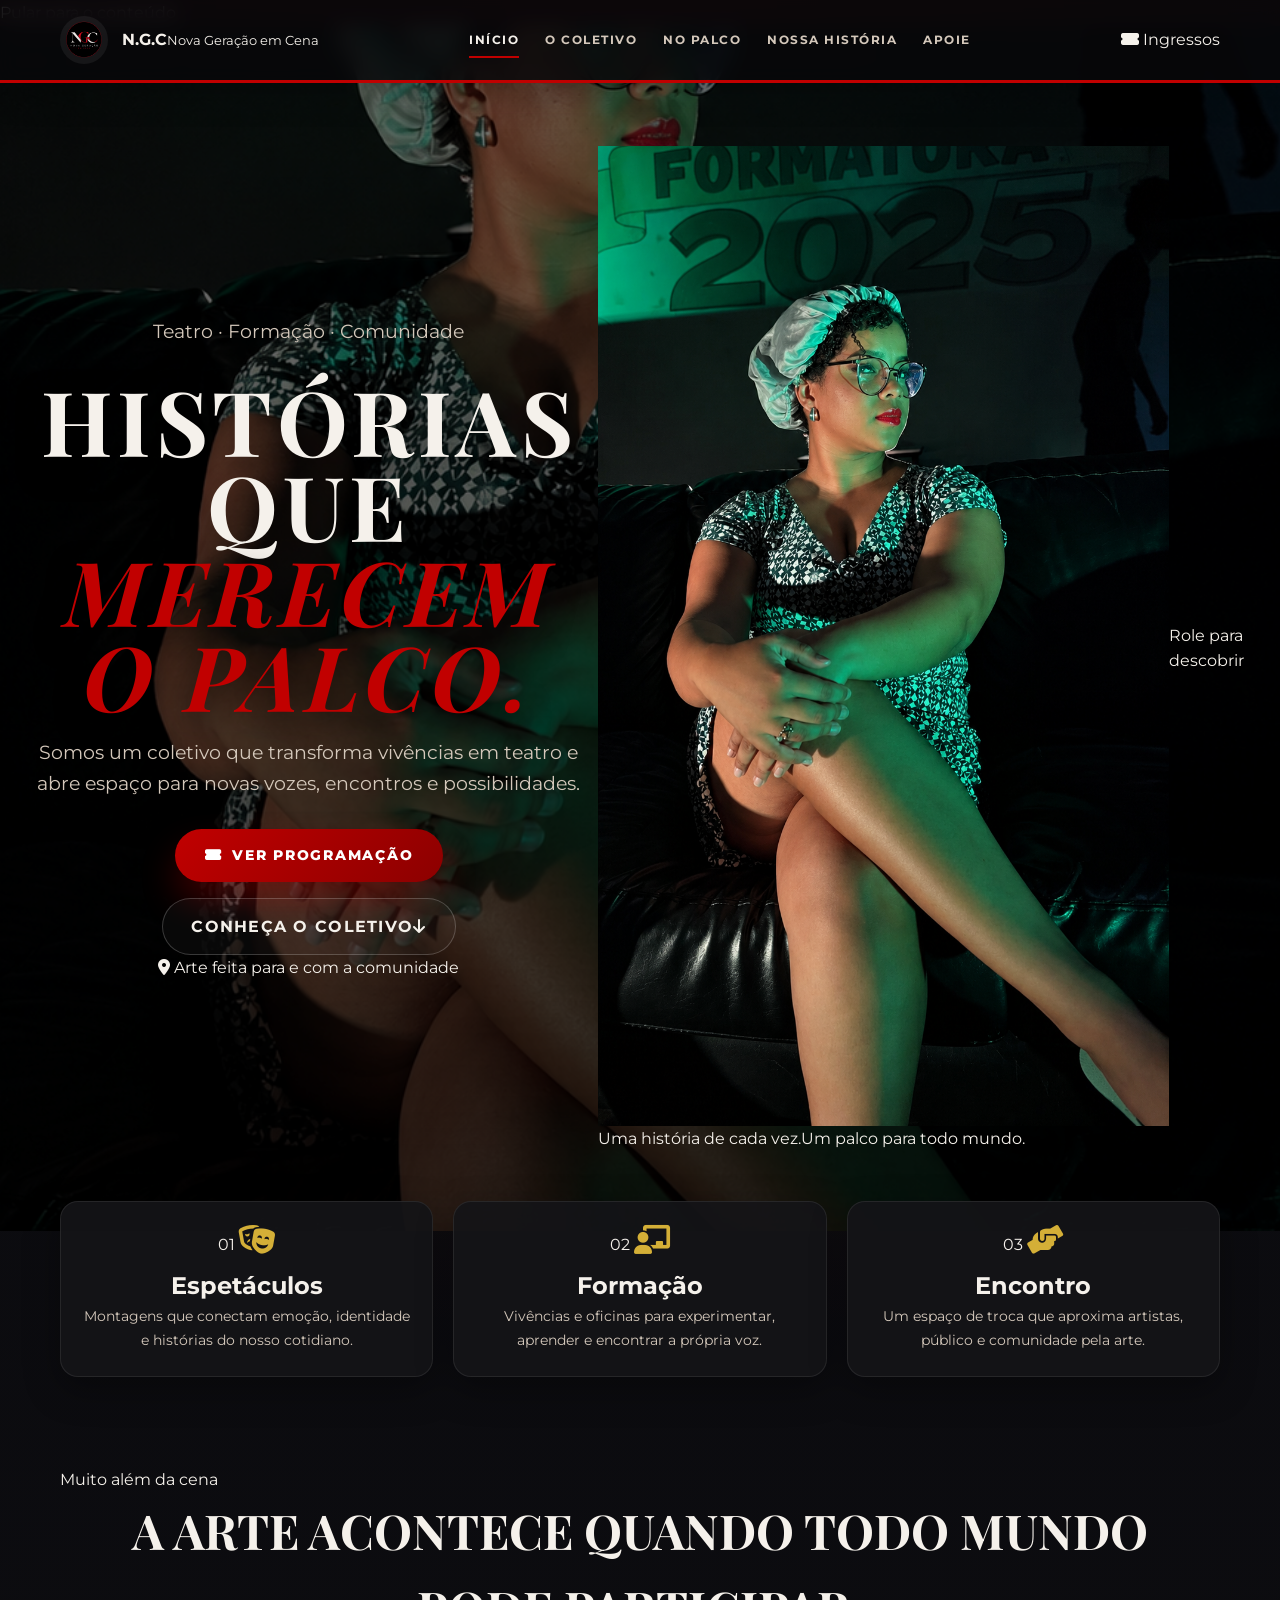
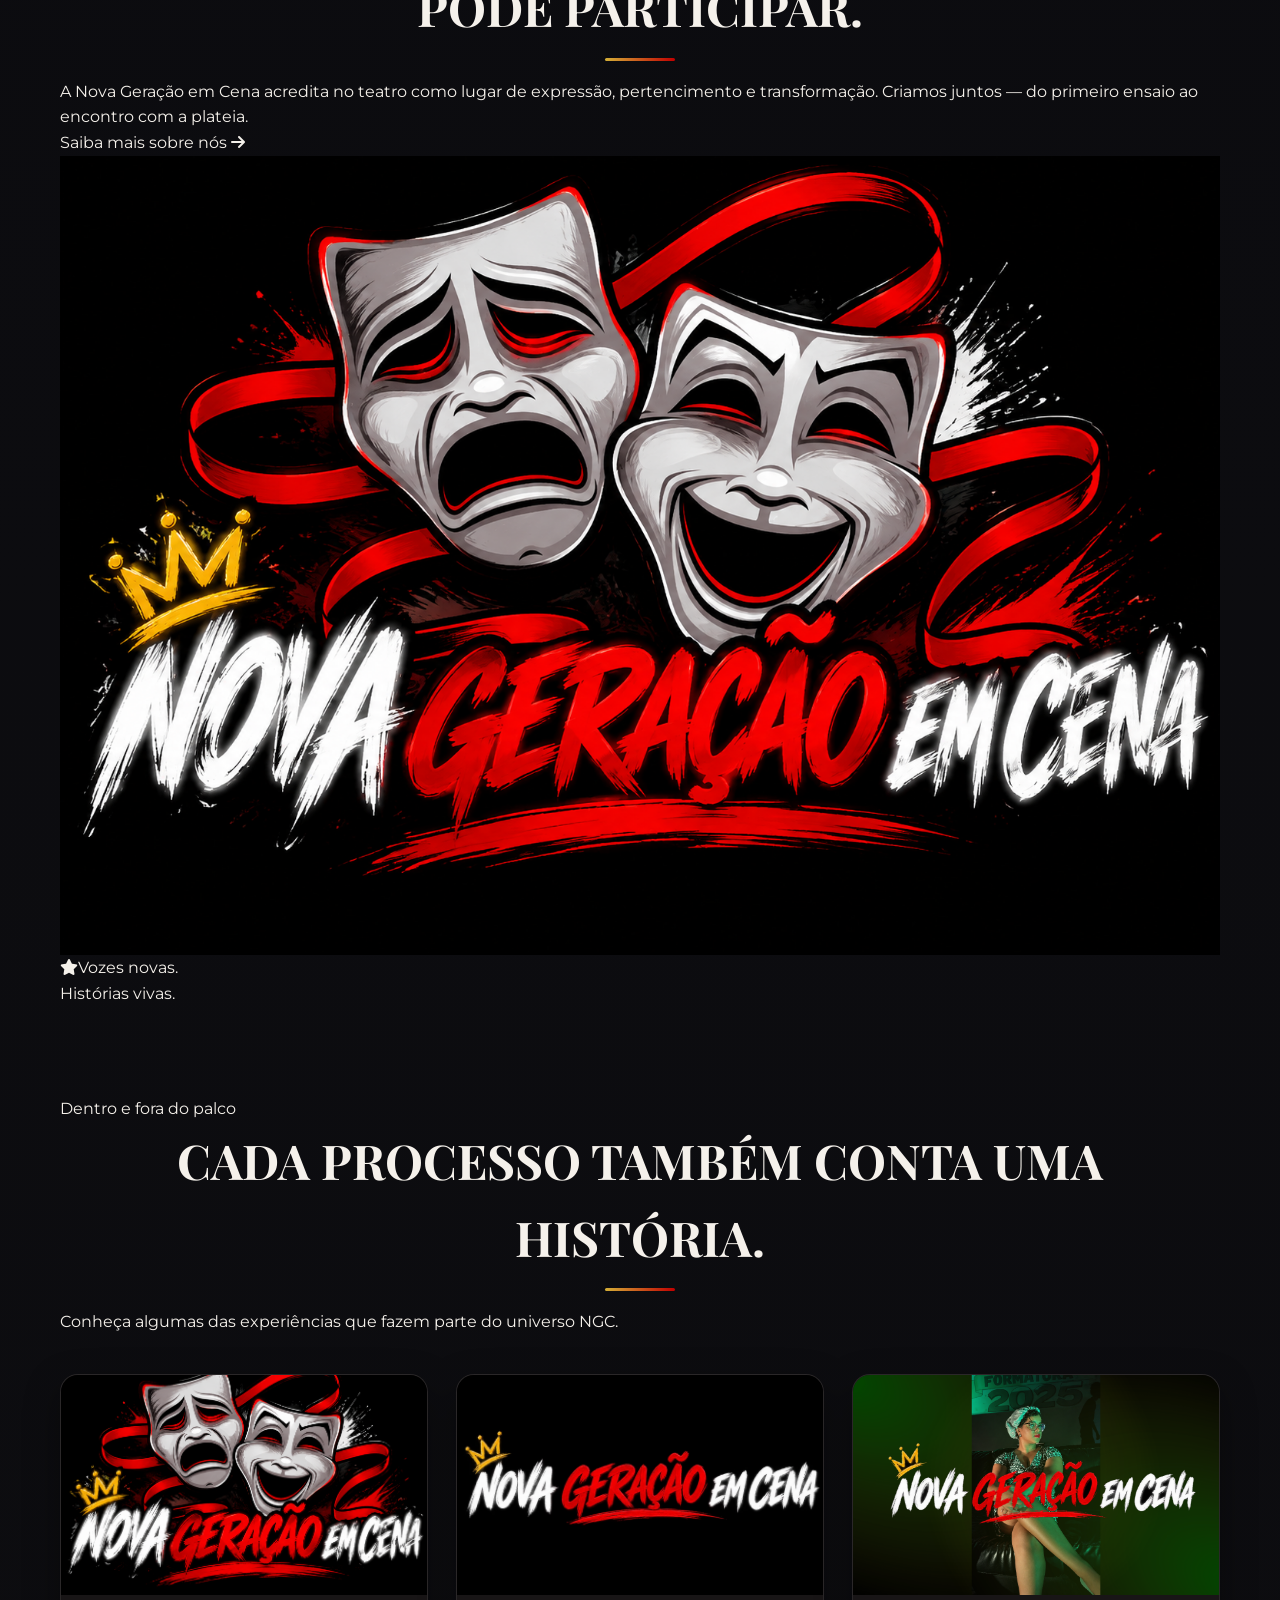
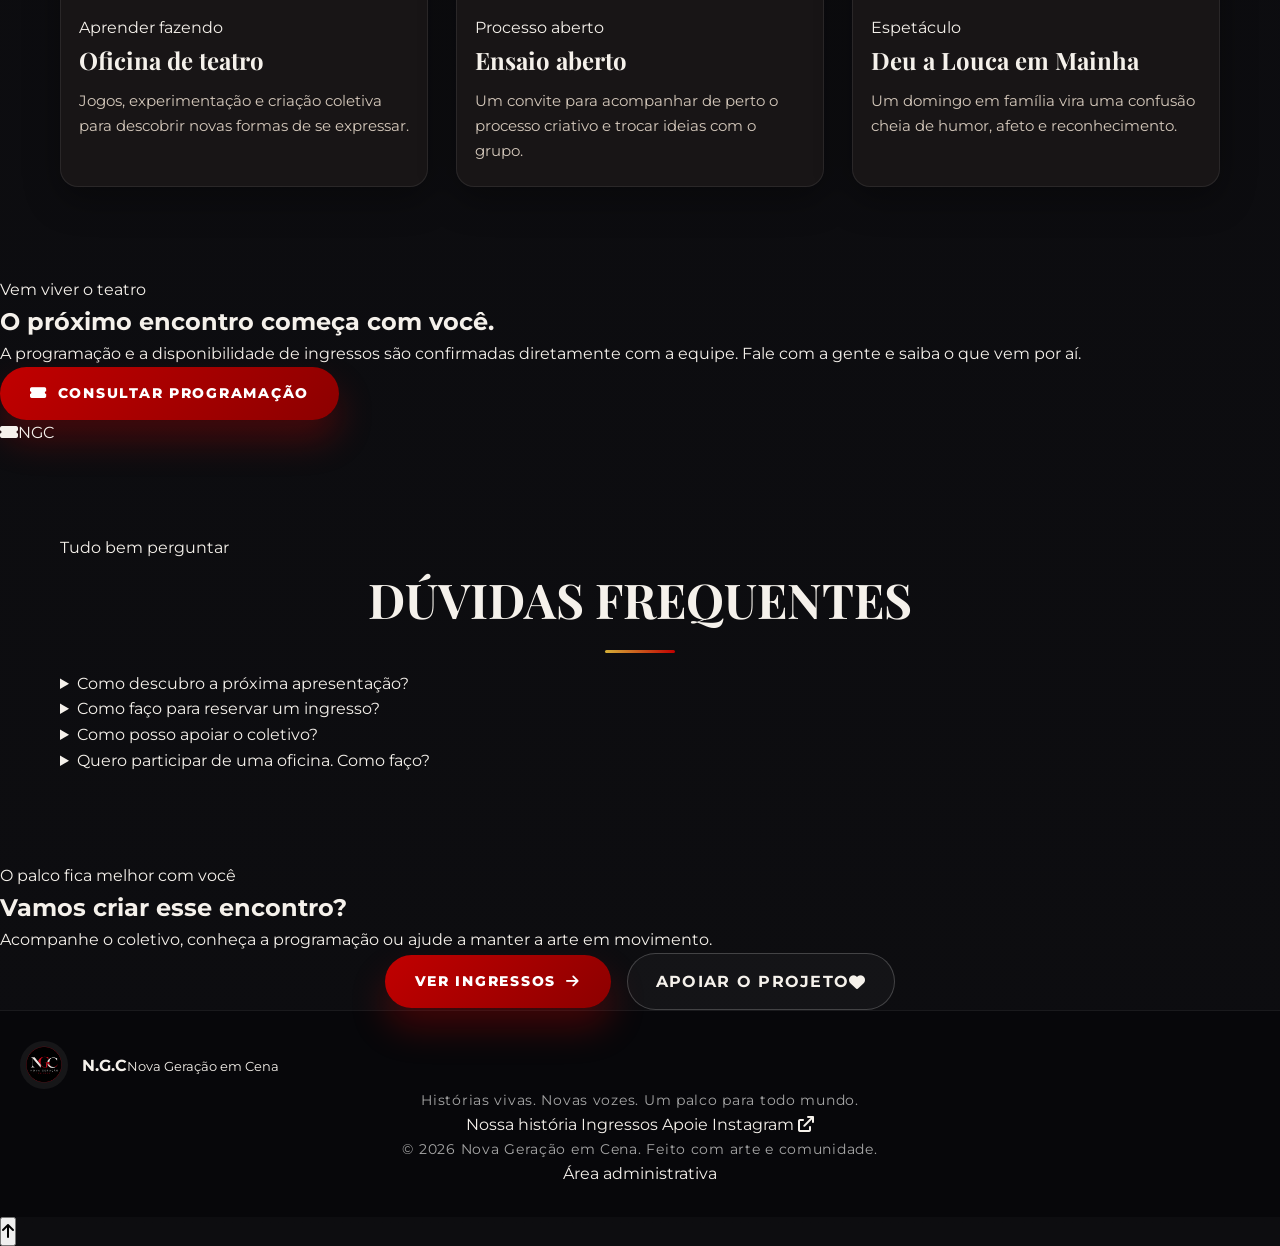
==== commit 0a407eac: "Add files via upload" ====
--- a/index.html
+++ b/index.html
@@ -1,114 +1,204 @@
-<!DOCTYPE html>
-<html lang="pt-BR">
-<head>
-    <meta charset="UTF-8">
-    <meta name="viewport" content="width=device-width, initial-scale=1.0">
-    <meta name="description" content="Conheça a Nova Geração em Cena: teatro, oficinas e histórias que aproximam pessoas.">
-    <meta name="theme-color" content="#11100f">
-    <title>Nova Geração em Cena | Teatro</title>
-    <link href="https://fonts.googleapis.com/css2?family=Montserrat:wght@300;400;600;700;800&family=Playfair+Display:ital,wght@0,700;1,700&display=swap" rel="stylesheet">
-    <link rel="stylesheet" href="https://cdnjs.cloudflare.com/ajax/libs/font-awesome/6.0.0/css/all.min.css">
-    <link rel="stylesheet" href="css/style.css">
-</head>
-<body class="home-page">
-    <header>
-        <div class="nav-container">
-            <div class="logo">
-                <img src="css/img/soon.png" alt="Nova Geração em Cena Logo">
-                <div class="logo-texto">
-                    <h1>N.G.C</h1>
-                </div>
-            </div>
-
-            <button class="menu-toggle" aria-label="Abrir menu" type="button">
-                <i class="fas fa-bars"></i>
-            </button>
-
-            <nav class="nav-links" aria-label="Menu principal">
-                <a href="index.html" class="active">Home</a>
-                <a href="doacao.html">Faça uma doação</a>
-                <a href="sobre/sobre.html">Sobre Nós</a>
-            </nav>
-
-            <div class="social-header">
-                <a href="https://instagram.com" target="_blank" rel="noreferrer" class="btn-social"><i class="fab fa-instagram"></i> Instagram</a>
-                <a href="https://youtube.com" target="_blank" rel="noreferrer" class="btn-social"><i class="fab fa-youtube"></i> YouTube</a>
-            </div>
-        </div>
-    </header>
-
-    <section class="hero" id="inicio">
-        <div class="hero-content">
-            <p class="hero-kicker"><span></span> Teatro, formação e comunidade</p>
-            <h1>Histórias que <span>merecem o palco.</span></h1>
-            <p>Um coletivo que transforma vivências em teatro e abre espaço para novas vozes.</p>
-            <div class="hero-actions">
-                <a href="compra.html" class="btn-principal"><i class="fas fa-ticket-alt" aria-hidden="true"></i> Ver ingressos</a>
-                <a href="https://www.instagram.com/novageracao.encena?rpxt=MTEwY3NlcHQ5cWxocQ==" class="btn-secundario" target="_blank" rel="noreferrer">Acompanhe o grupo <i class="fas fa-arrow-up-right-from-square" aria-hidden="true"></i></a>
-            </div>
-        </div>
-        <figure class="hero-visual">
-            <img src="css/img/background.png" alt="Integrante da Nova Geração em Cena durante uma apresentação">
-            <figcaption>Uma história de cada vez. Um palco para todo mundo.</figcaption>
-        </figure>
-    </section>
-
-    <section class="feature-strip" aria-label="O que fazemos">
-        <article class="feature-item reveal">
-            <i class="fas fa-theater-masks"></i>
-            <h3>Espetáculos</h3>
-            <p>Produções que unem emoção, técnica e identidade cultural.</p>
-        </article>
-        <article class="feature-item reveal">
-            <i class="fas fa-chalkboard-teacher"></i>
-            <h3>Oficinas</h3>
-            <p>Formação e despertar de novos talentos para o palco.</p>
-        </article>
-        <article class="feature-item reveal">
-            <i class="fas fa-hands-helping"></i>
-            <h3>Comunidade</h3>
-            <p>Arte acessível e inspiradora para todos os públicos.</p>
-        </article>
-    </section>
-
-    <section class="section-container" id="universo">
-        <div class="section-heading">
-            <p class="section-eyebrow">Dentro e fora do palco</p>
-            <h2 class="section-title">O teatro acontece em muitos lugares.</h2>
-            <p class="section-intro">Do primeiro exercício ao encontro com o público, cada etapa também faz parte da história.</p>
-        </div>
-
-        <div class="grid-posts">
-            <article class="post-card reveal">
-                <img src="css/img/post_2.png" alt="Oficina de Teatro" class="post-img">
-                <div class="post-info">
-                    <h3>Oficina de Teatro</h3>
-                    <p>Experiências práticas que ajudam jovens e artistas a encontrar sua voz no palco.</p>
-                </div>
-            </article>
-
-            <article class="post-card reveal">
-                <img src="css/img/post_3.png" alt="Ensaio Aberto" class="post-img">
-                <div class="post-info">
-                    <h3>Ensaio Aberto</h3>
-                    <p>Um espaço para mostrar processo, trocar ideias e aproximar o público da arte teatral.</p>
-                </div>
-            </article>
-
-            <article class="post-card reveal">
-                <img src="css/img/post_4.png" alt="Novo Espetáculo" class="post-img">
-                <div class="post-info">
-                    <h3>Deu a Louca em Mainha</h3>
-                    <p>Uma família de periferia vive um domingo caótico entre gritos, celular e churrasco; no fim, prova que bagunça e amor caminham juntos.</p>
-                </div>
-            </article>
-        </div>
-    </section>
-
-    <footer>
-        <p>© <span id="year"></span> Nova Geração em Cena</p>
-    </footer>
-
-    <script src="script.js"></script>
-</body>
-</html>+<!DOCTYPE html>
+<html lang="pt-BR">
+<head>
+    <meta charset="UTF-8">
+    <meta name="viewport" content="width=device-width, initial-scale=1.0">
+    <meta name="description" content="Nova Geração em Cena: teatro, formação artística e encontros que dão palco a novas vozes. Conheça o coletivo e acompanhe a programação.">
+    <meta name="theme-color" content="#11100f">
+    <meta property="og:title" content="Nova Geração em Cena | Histórias que merecem o palco">
+    <meta property="og:description" content="Um coletivo que transforma vivências em teatro e abre espaço para novas vozes.">
+    <meta property="og:type" content="website">
+    <title>Nova Geração em Cena | Teatro, formação e comunidade</title>
+    <link rel="preconnect" href="https://fonts.googleapis.com">
+    <link rel="preconnect" href="https://fonts.gstatic.com" crossorigin>
+    <link href="https://fonts.googleapis.com/css2?family=Montserrat:wght@300;400;500;600;700;800&family=Playfair+Display:ital,wght@0,700;1,700&display=swap" rel="stylesheet">
+    <link rel="stylesheet" href="https://cdnjs.cloudflare.com/ajax/libs/font-awesome/6.0.0/css/all.min.css">
+    <link rel="stylesheet" href="css/style.css">
+</head>
+<body class="home-page">
+    <a class="skip-link" href="#conteudo">Pular para o conteúdo</a>
+    <div class="scroll-progress" aria-hidden="true"><span id="scroll-progress-bar"></span></div>
+
+    <header>
+        <div class="nav-container">
+            <a class="logo" href="index.html" aria-label="Nova Geração em Cena, página inicial">
+                <img src="css/img/soon.png" alt="">
+                <span class="logo-texto"><strong>N.G.C</strong><small>Nova Geração em Cena</small></span>
+            </a>
+
+            <button class="menu-toggle" aria-label="Abrir menu" aria-expanded="false" aria-controls="menu-principal" type="button">
+                <i class="fas fa-bars" aria-hidden="true"></i>
+            </button>
+
+            <nav class="nav-links" id="menu-principal" aria-label="Menu principal">
+                <a href="#inicio" class="active">Início</a>
+                <a href="#sobre">O coletivo</a>
+                <a href="#trabalhos">No palco</a>
+                <a href="sobre/sobre.html">Nossa história</a>
+                <a href="doacao.html">Apoie</a>
+            </nav>
+
+            <a href="compra.html" class="header-cta"><i class="fas fa-ticket-alt" aria-hidden="true"></i> Ingressos</a>
+        </div>
+    </header>
+
+    <main id="conteudo">
+        <section class="hero" id="inicio">
+            <div class="hero-content">
+                <p class="hero-kicker"><span></span> Teatro · Formação · Comunidade</p>
+                <h1>Histórias que <span>merecem o palco.</span></h1>
+                <p>Somos um coletivo que transforma vivências em teatro e abre espaço para novas vozes, encontros e possibilidades.</p>
+                <div class="hero-actions">
+                    <a href="compra.html" class="btn-principal"><i class="fas fa-ticket-alt" aria-hidden="true"></i> Ver programação</a>
+                    <a href="#sobre" class="btn-secundario">Conheça o coletivo <i class="fas fa-arrow-down" aria-hidden="true"></i></a>
+                </div>
+                <div class="hero-note"><i class="fas fa-map-marker-alt" aria-hidden="true"></i> Arte feita para e com a comunidade</div>
+            </div>
+            <figure class="hero-visual">
+                <img src="css/img/background.png" alt="Artista da Nova Geração em Cena no palco">
+                <figcaption><span>Uma história de cada vez.</span><span>Um palco para todo mundo.</span></figcaption>
+            </figure>
+            <a class="hero-scroll" href="#sobre" aria-label="Rolar para conhecer o coletivo"><span></span> Role para descobrir</a>
+        </section>
+
+        <section class="feature-strip" aria-label="Frentes de atuação">
+            <article class="feature-item reveal">
+                <span class="feature-number">01</span>
+                <i class="fas fa-theater-masks" aria-hidden="true"></i>
+                <h2>Espetáculos</h2>
+                <p>Montagens que conectam emoção, identidade e histórias do nosso cotidiano.</p>
+            </article>
+            <article class="feature-item reveal">
+                <span class="feature-number">02</span>
+                <i class="fas fa-chalkboard-teacher" aria-hidden="true"></i>
+                <h2>Formação</h2>
+                <p>Vivências e oficinas para experimentar, aprender e encontrar a própria voz.</p>
+            </article>
+            <article class="feature-item reveal">
+                <span class="feature-number">03</span>
+                <i class="fas fa-hands-helping" aria-hidden="true"></i>
+                <h2>Encontro</h2>
+                <p>Um espaço de troca que aproxima artistas, público e comunidade pela arte.</p>
+            </article>
+        </section>
+
+        <section class="section-container about-section" id="sobre">
+            <div class="about-copy reveal">
+                <p class="section-eyebrow">Muito além da cena</p>
+                <h2 class="section-title">A arte acontece quando todo mundo pode participar.</h2>
+                <p class="section-intro">A Nova Geração em Cena acredita no teatro como lugar de expressão, pertencimento e transformação. Criamos juntos — do primeiro ensaio ao encontro com a plateia.</p>
+                <a href="sobre/sobre.html" class="text-link">Saiba mais sobre nós <i class="fas fa-arrow-right" aria-hidden="true"></i></a>
+            </div>
+            <div class="about-art reveal">
+                <img src="css/img/post_2.png" alt="Participantes reunidos em uma atividade de teatro" loading="lazy">
+                <div class="about-stamp"><i class="fas fa-star" aria-hidden="true"></i><span>Vozes novas.<br>Histórias vivas.</span></div>
+            </div>
+        </section>
+
+        <section class="work-section" id="trabalhos">
+            <div class="section-container">
+                <div class="section-heading">
+                    <p class="section-eyebrow">Dentro e fora do palco</p>
+                    <h2 class="section-title">Cada processo também conta uma história.</h2>
+                    <p class="section-intro">Conheça algumas das experiências que fazem parte do universo NGC.</p>
+                </div>
+
+                <div class="grid-posts">
+                    <article class="post-card reveal">
+                        <img src="css/img/post_2.png" alt="Atividade de oficina teatral" class="post-img" loading="lazy">
+                        <div class="post-info">
+                            <span class="card-label">Aprender fazendo</span>
+                            <h3>Oficina de teatro</h3>
+                            <p>Jogos, experimentação e criação coletiva para descobrir novas formas de se expressar.</p>
+                        </div>
+                    </article>
+                    <article class="post-card reveal">
+                        <img src="css/img/post_3.png" alt="Artistas durante um ensaio aberto" class="post-img" loading="lazy">
+                        <div class="post-info">
+                            <span class="card-label">Processo aberto</span>
+                            <h3>Ensaio aberto</h3>
+                            <p>Um convite para acompanhar de perto o processo criativo e trocar ideias com o grupo.</p>
+                        </div>
+                    </article>
+                    <article class="post-card reveal">
+                        <img src="css/img/post_4.png" alt="Cena do espetáculo Deu a Louca em Mainha" class="post-img" loading="lazy">
+                        <div class="post-info">
+                            <span class="card-label">Espetáculo</span>
+                            <h3>Deu a Louca em Mainha</h3>
+                            <p>Um domingo em família vira uma confusão cheia de humor, afeto e reconhecimento.</p>
+                        </div>
+                    </article>
+                </div>
+            </div>
+        </section>
+
+        <section class="event-banner reveal" aria-labelledby="event-title">
+            <div class="event-banner-copy">
+                <p class="section-eyebrow">Vem viver o teatro</p>
+                <h2 id="event-title">O próximo encontro começa com você.</h2>
+                <p>A programação e a disponibilidade de ingressos são confirmadas diretamente com a equipe. Fale com a gente e saiba o que vem por aí.</p>
+                <a href="compra.html" class="btn-principal"><i class="fas fa-ticket-alt" aria-hidden="true"></i> Consultar programação</a>
+            </div>
+            <div class="event-banner-mark" aria-hidden="true"><i class="fas fa-ticket-alt"></i><span>NGC</span></div>
+        </section>
+
+        <section class="section-container faq-section" id="duvidas">
+            <div class="section-heading">
+                <p class="section-eyebrow">Tudo bem perguntar</p>
+                <h2 class="section-title">Dúvidas frequentes</h2>
+            </div>
+            <div class="faq-list">
+                <details class="faq-item">
+                    <summary>Como descubro a próxima apresentação?</summary>
+                    <p>A agenda é confirmada com a equipe. Acesse a página de ingressos para consultar a programação atualizada e falar diretamente com a produção.</p>
+                </details>
+                <details class="faq-item">
+                    <summary>Como faço para reservar um ingresso?</summary>
+                    <p>Entre em contato pelo WhatsApp na página de ingressos. A equipe confirma disponibilidade, valores e os próximos passos da reserva.</p>
+                </details>
+                <details class="faq-item">
+                    <summary>Como posso apoiar o coletivo?</summary>
+                    <p>Você pode contribuir via Pix ou compartilhar nosso trabalho. Acesse a página de apoio para encontrar a chave e as instruções.</p>
+                </details>
+                <details class="faq-item">
+                    <summary>Quero participar de uma oficina. Como faço?</summary>
+                    <p>Fale com a equipe para saber sobre as próximas oficinas, vagas e formas de participação.</p>
+                </details>
+            </div>
+        </section>
+
+        <section class="closing-cta">
+            <p class="section-eyebrow">O palco fica melhor com você</p>
+            <h2>Vamos criar esse encontro?</h2>
+            <p>Acompanhe o coletivo, conheça a programação ou ajude a manter a arte em movimento.</p>
+            <div class="hero-actions">
+                <a href="compra.html" class="btn-principal">Ver ingressos <i class="fas fa-arrow-right" aria-hidden="true"></i></a>
+                <a href="doacao.html" class="btn-secundario">Apoiar o projeto <i class="fas fa-heart" aria-hidden="true"></i></a>
+            </div>
+        </section>
+    </main>
+
+    <footer class="site-footer">
+        <div class="footer-main">
+            <a class="logo footer-logo" href="index.html" aria-label="Nova Geração em Cena, início">
+                <img src="css/img/soon.png" alt="">
+                <span class="logo-texto"><strong>N.G.C</strong><small>Nova Geração em Cena</small></span>
+            </a>
+            <p>Histórias vivas. Novas vozes. Um palco para todo mundo.</p>
+            <nav class="footer-links" aria-label="Links do rodapé">
+                <a href="sobre/sobre.html">Nossa história</a>
+                <a href="compra.html">Ingressos</a>
+                <a href="doacao.html">Apoie</a>
+                <a href="https://www.instagram.com/novageracao.encena/" target="_blank" rel="noreferrer">Instagram <i class="fas fa-arrow-up-right-from-square" aria-hidden="true"></i></a>
+            </nav>
+        </div>
+        <div class="footer-bottom">
+            <p>© <span id="year"></span> Nova Geração em Cena. Feito com arte e comunidade.</p>
+            <a href="login.html" class="admin-link">Área administrativa</a>
+        </div>
+    </footer>
+
+    <button class="back-to-top" type="button" aria-label="Voltar ao topo"><i class="fas fa-arrow-up" aria-hidden="true"></i></button>
+    <script src="script.js"></script>
+</body>
+</html>
--- a/css/style.css
+++ b/css/style.css
@@ -529,7 +529,8 @@
 
 .doacao-page .doacao-grid {
     display: grid;
-    grid-template-columns: repeat(auto-fit, minmax(280px, 1fr));
+    grid-template-columns: minmax(0, 560px);
+    justify-content: center;
     gap: 30px;
     margin-bottom: 40px;
 }
@@ -575,41 +576,6 @@
     margin-bottom: 18px;
 }
 
-.doacao-page .qrcode-placeholder {
-    width: 180px;
-    height: 180px;
-    display: grid;
-    place-items: center;
-    background: linear-gradient(135deg, #ffffff 0%, #f2f2f2 100%);
-    border-radius: 16px;
-    margin: 10px auto 18px;
-    box-shadow: 0 12px 28px rgba(0, 0, 0, 0.25);
-    position: relative;
-    overflow: hidden;
-}
-
-.doacao-page .qrcode-placeholder::before,
-.doacao-page .qrcode-placeholder::after {
-    content: '';
-    position: absolute;
-    inset: 18px;
-    border: 3px solid rgba(17, 17, 17, 0.85);
-    border-radius: 10px;
-}
-
-.doacao-page .qrcode-placeholder::after {
-    inset: 48px;
-    border-color: var(--cor-primaria);
-}
-
-.doacao-page .qrcode-placeholder span {
-    position: relative;
-    z-index: 1;
-    font-weight: 800;
-    letter-spacing: 0.16em;
-    color: #111;
-}
-
 .doacao-page .pix-key-box {
     width: min(100%, 330px);
     display: flex;
@@ -892,6 +858,75 @@
 .admin-search p {
     min-height: 1.4em;
     margin: 0;
+}
+
+.raffle-controls {
+    display: flex;
+    align-items: flex-end;
+    gap: 14px;
+    margin-top: 22px;
+}
+
+.raffle-controls .form-field {
+    width: min(360px, 100%);
+}
+
+.raffle-controls .admin-action {
+    min-height: 48px;
+    padding: 12px 18px;
+    border: 1px solid var(--cor-primaria);
+    border-radius: 6px;
+    background: var(--cor-primaria);
+    color: #fff;
+    font: inherit;
+    font-weight: 700;
+    cursor: pointer;
+}
+
+.raffle-controls .admin-action:hover,
+.raffle-controls .admin-action:focus-visible {
+    background: var(--cor-primaria-escura);
+}
+
+.raffle-result {
+    max-width: 620px;
+    min-height: 72px;
+    margin-top: 26px;
+    padding: 18px 20px;
+    border-left: 3px solid var(--cor-destaque);
+    background: rgba(255, 255, 255, 0.04);
+}
+
+.raffle-result p {
+    margin: 0;
+}
+
+.raffle-result .raffle-number {
+    margin-bottom: 16px;
+    color: #d1d1d1;
+}
+
+.raffle-number strong {
+    margin-left: 6px;
+    color: var(--cor-destaque);
+    font-size: 1.6rem;
+}
+
+.raffle-result .raffle-winner-label {
+    color: var(--cor-texto-suave);
+    font-size: 0.78rem;
+    font-weight: 700;
+    text-transform: uppercase;
+}
+
+.raffle-result h3 {
+    margin: 2px 0 6px;
+    font-family: var(--fonte-titulo);
+    font-size: 1.7rem;
+}
+
+.raffle-result-empty {
+    color: var(--cor-texto-suave);
 }
 
 .table-wrap {
@@ -1028,6 +1063,16 @@
     .form-grid {
         grid-template-columns: 1fr;
     }
+
+    .raffle-controls {
+        align-items: stretch;
+        flex-direction: column;
+    }
+
+    .raffle-controls .form-field,
+    .raffle-controls .admin-action {
+        width: 100%;
+    }
 }
 
 @media (max-width: 520px) {
